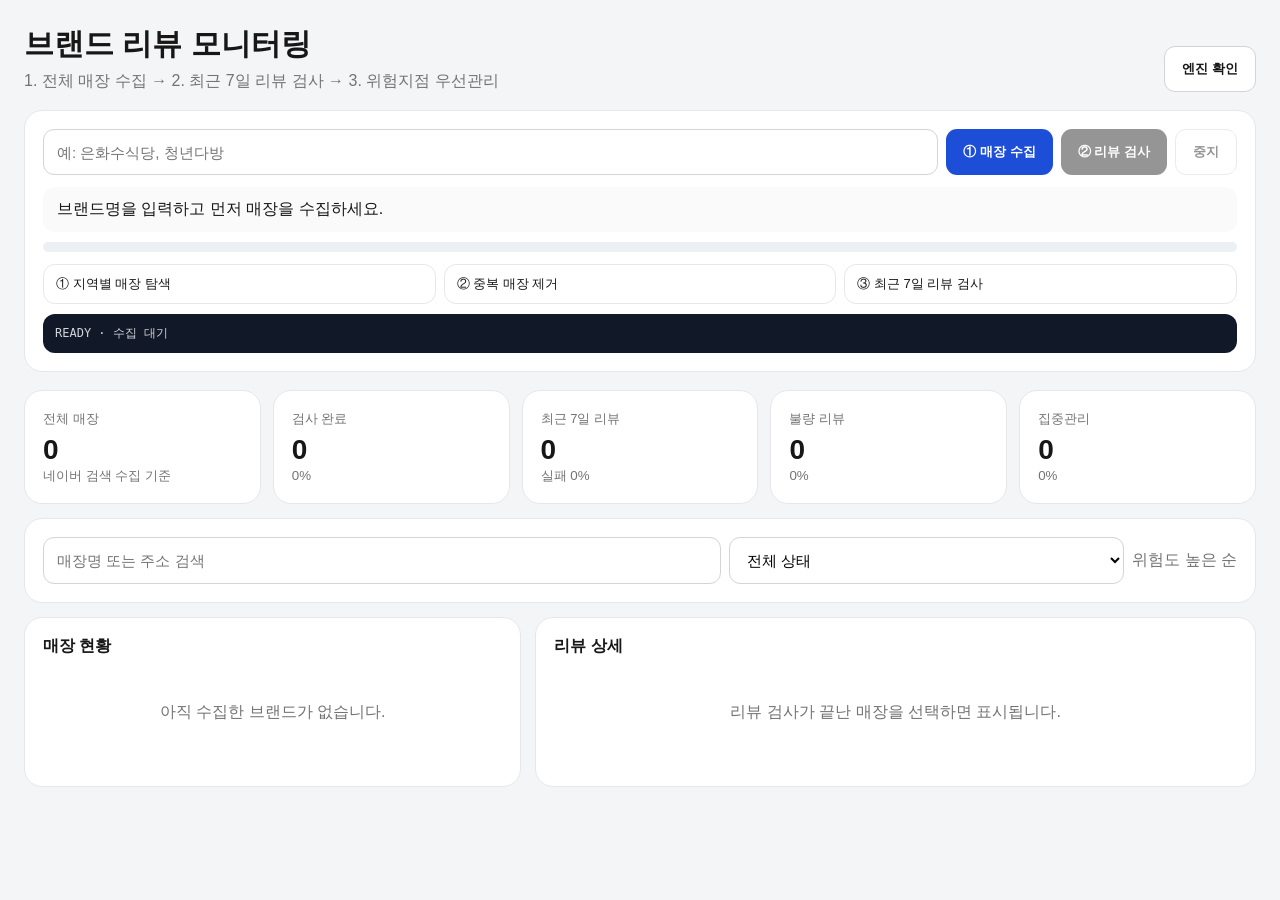
==== railway_site/index.html @ 4c0d7b63 "feat: split store collection and review inspection with visual progress" ====
<!doctype html><html lang="ko"><head><meta charset="utf-8"><meta name="viewport" content="width=device-width,initial-scale=1"><title>브랜드 리뷰 모니터링</title><style>:root{--bg:#f4f5f7;--card:#fff;--line:#e5e7eb;--text:#171717;--muted:#737373;--red:#b91c1c;--green:#166534;--amber:#92400e;--blue:#1d4ed8}*{box-sizing:border-box}body{margin:0;background:var(--bg);font-family:Arial,"Noto Sans KR",sans-serif;color:var(--text)}.wrap{max-width:1400px;margin:auto;padding:24px}.head{display:flex;justify-content:space-between;align-items:flex-end;gap:16px}.head h1{margin:0;font-size:30px}.muted{color:var(--muted)}.searchbox,.card{background:var(--card);border:1px solid var(--line);border-radius:18px;padding:18px}.searchbox{margin:18px 0}.brandrow{display:grid;grid-template-columns:1fr auto auto auto;gap:8px}.brandrow input,.toolbar input,.toolbar select{border:1px solid #d4d4d8;border-radius:11px;padding:13px;font-size:15px;background:#fff}.btn{border:0;border-radius:11px;padding:13px 17px;font-weight:800;cursor:pointer;background:#171717;color:#fff}.btn.blue{background:var(--blue)}.btn.alt{background:#fff;color:#171717;border:1px solid #d4d4d8}.btn:disabled{opacity:.45;cursor:not-allowed}.status{margin-top:12px;padding:12px 14px;background:#fafafa;border-radius:12px}.progress{height:10px;background:#eceff3;border-radius:999px;overflow:hidden;margin-top:10px}.progress i{display:block;height:100%;width:0;background:#171717;transition:width .25s ease}.phasegrid{display:grid;grid-template-columns:repeat(3,1fr);gap:8px;margin-top:12px}.phase{border:1px solid var(--line);border-radius:12px;padding:10px 12px;font-size:13px;background:#fff}.phase.active{border-color:#93c5fd;background:#eff6ff;color:#1d4ed8}.phase.done{border-color:#86efac;background:#f0fdf4;color:#166534}.log{margin-top:10px;max-height:150px;overflow:auto;background:#111827;color:#d1d5db;border-radius:12px;padding:10px 12px;font:12px/1.55 monospace}.log div+div{margin-top:3px}.summary{display:grid;grid-template-columns:repeat(5,1fr);gap:12px;margin-bottom:14px}.metric span{font-size:13px;color:var(--muted)}.metric b{display:block;font-size:28px;margin-top:6px}.metric small{color:var(--muted)}.toolbar{display:grid;grid-template-columns:1.2fr .7fr auto;gap:8px;margin-bottom:14px}.layout{display:grid;grid-template-columns:1fr 1.45fr;gap:14px}.stores{max-height:720px;overflow:auto}.store{padding:13px 0;border-bottom:1px solid #eee;cursor:pointer}.store:hover{background:#fafafa}.top{display:flex;justify-content:space-between;gap:8px}.pill{display:inline-block;padding:4px 8px;border-radius:999px;font-size:11px;font-weight:800}.critical{background:#fee2e2;color:var(--red)}.warning{background:#fef3c7;color:var(--amber)}.good{background:#dcfce7;color:var(--green)}.failed{background:#f3f4f6;color:#52525b}.pending{background:#e0e7ff;color:#3730a3}.review{padding:15px 0;border-bottom:1px solid #eee;line-height:1.7}.bad{background:#fee2e2;color:var(--red);font-weight:800;padding:2px 4px;border-radius:4px}.goodword{background:#dcfce7;color:var(--green);font-weight:800;padding:2px 4px;border-radius:4px}.empty{text-align:center;color:var(--muted);padding:45px 12px}.error{color:var(--red)}@media(max-width:850px){.summary,.layout,.toolbar,.brandrow,.phasegrid{grid-template-columns:1fr}.head{align-items:flex-start;flex-direction:column}.wrap{padding:15px}}</style></head><body><div class="wrap"><div class="head"><div><h1><span id="brandTitle">브랜드</span> 리뷰 모니터링</h1><div class="muted" style="margin-top:6px">1. 전체 매장 수집 → 2. 최근 7일 리뷰 검사 → 3. 위험지점 우선관리</div></div><button class="btn alt" id="healthBtn">엔진 확인</button></div><div class="searchbox"><div class="brandrow"><input id="brand" placeholder="예: 은화수식당, 청년다방"><button class="btn blue" id="collectBtn">① 매장 수집</button><button class="btn" id="inspectBtn" disabled>② 리뷰 검사</button><button class="btn alt" id="stopBtn" disabled>중지</button></div><div id="status" class="status">브랜드명을 입력하고 먼저 매장을 수집하세요.</div><div class="progress"><i id="bar"></i></div><div class="phasegrid"><div class="phase" id="p1">① 지역별 매장 탐색</div><div class="phase" id="p2">② 중복 매장 제거</div><div class="phase" id="p3">③ 최근 7일 리뷰 검사</div></div><div id="log" class="log"><div>READY · 수집 대기</div></div></div><div class="summary"><div class="card metric"><span>전체 매장</span><b id="mStores">0</b><small>네이버 검색 수집 기준</small></div><div class="card metric"><span>검사 완료</span><b id="mOk">0</b><small id="rOk">0%</small></div><div class="card metric"><span>최근 7일 리뷰</span><b id="mReviews">0</b><small id="rFail">실패 0%</small></div><div class="card metric"><span>불량 리뷰</span><b id="mBad">0</b><small id="rBad">0%</small></div><div class="card metric"><span>집중관리</span><b id="mCritical">0</b><small id="rCritical">0%</small></div></div><div class="card toolbar"><input id="storeSearch" placeholder="매장명 또는 주소 검색"><select id="filter"><option value="all">전체 상태</option><option value="pending">미검사</option><option value="critical">집중관리</option><option value="warning">주의</option><option value="good">정상</option><option value="failed">수집실패</option></select><span class="muted" style="align-self:center">위험도 높은 순</span></div><div class="layout"><div class="card"><b>매장 현황</b><div id="stores" class="stores"><div class="empty">아직 수집한 브랜드가 없습니다.</div></div></div><div class="card"><b id="detailTitle">리뷰 상세</b><div id="reviews" class="empty">리뷰 검사가 끝난 매장을 선택하면 표시됩니다.</div></div></div></div><script>let DATA={brand:'',stores:[]},running=false;const $=x=>document.getElementById(x),pct=(a,b)=>b?((a/b)*100).toFixed(1)+'%':'0.0%',esc=s=>String(s??'').replace(/[&<>"']/g,m=>({'&':'&amp;','<':'&lt;','>':'&gt;','"':'&quot;',"'":'&#39;'}[m]));function log(msg){const d=document.createElement('div');d.textContent=new Date().toLocaleTimeString('ko-KR')+' · '+msg;$('log').prepend(d)}function phase(id,state){['active','done'].forEach(c=>$(id).classList.remove(c));if(state)$(id).classList.add(state)}function setBar(v){$('bar').style.width=Math.max(0,Math.min(100,v))+'%'}function level(s){if(!s.checked&&!s.error)return'pending';if(s.error)return'failed';if(!s.reviews?.length)return'good';const max=Math.max(...s.reviews.map(r=>r.score||0));return max>=20?'critical':max>=10?'warning':'good'}function label(l){return{critical:'집중관리',warning:'주의',good:'정상',failed:'검사실패',pending:'미검사'}[l]}function badge(l){return`<span class="pill ${l}">${label(l)}</span>`}function stats(s){return{level:level(s),bad:(s.reviews||[]).filter(r=>(r.bad_hits||[]).length).length}}async function api(url,opt){const r=await fetch(url,opt);const d=await r.json().catch(()=>({}));if(!r.ok||d.ok===false)throw Error(d.error||`HTTP ${r.status}`);return d}function render(){const rows=DATA.stores.map((s,i)=>({s,i,st:stats(s)}));const q=$('storeSearch').value.trim(),f=$('filter').value,rank={critical:5,warning:4,failed:3,pending:2,good:1};const list=rows.filter(x=>(!q||(x.s.name+x.s.address).includes(q))&&(f==='all'||x.st.level===f)).sort((a,b)=>rank[b.st.level]-rank[a.st.level]||b.st.bad-a.st.bad||a.s.name.localeCompare(b.s.name));const total=rows.length,ok=rows.filter(x=>x.s.checked&&!x.s.error).length,fail=rows.filter(x=>x.s.error).length,reviews=rows.reduce((n,x)=>n+(x.s.reviews?.length||0),0),bad=rows.reduce((n,x)=>n+x.st.bad,0),critical=rows.filter(x=>x.st.level==='critical').length;$('brandTitle').textContent=DATA.brand||'브랜드';$('mStores').textContent=total;$('mOk').textContent=ok;$('mReviews').textContent=reviews;$('mBad').textContent=bad;$('mCritical').textContent=critical;$('rOk').textContent='검사완료율 '+pct(ok,total);$('rFail').textContent='검사실패율 '+pct(fail,total);$('rBad').textContent='불량리뷰율 '+pct(bad,reviews);$('rCritical').textContent='집중관리율 '+pct(critical,total);$('stores').innerHTML=list.length?list.map(x=>`<div class="store" data-i="${x.i}"><div class="top"><b>${esc(x.s.name)}</b>${badge(x.st.level)}</div><div class="muted">${esc(x.s.address||'')} · ID ${esc(x.s.place_id||'-')}</div><div class="muted">리뷰 ${x.s.reviews?.length||0} · 불량 ${x.st.bad}${x.s.error?' · '+esc(x.s.error):''}</div></div>`).join(''):'<div class="empty">표시할 매장이 없습니다.</div>';document.querySelectorAll('.store').forEach(e=>e.onclick=()=>show(DATA.stores[+e.dataset.i]))}function show(s){$('detailTitle').textContent=s.name+' · 최근 7일';if(!s.checked){$('reviews').innerHTML='<div class="empty">아직 리뷰 검사를 하지 않은 매장입니다.</div>';return}if(!s.reviews?.length){$('reviews').innerHTML=`<div class="empty">${s.error?`<span class="error">${esc(s.error)}</span><br><br>`:''}최근 7일 리뷰가 없습니다.</div>`;return}$('reviews').innerHTML=s.reviews.map(r=>{let t=esc(r.text);(r.bad_hits||[]).forEach(w=>t=t.replaceAll(esc(w),`<span class="bad">${esc(w)}</span>`));(r.good_hits||[]).forEach(w=>t=t.replaceAll(esc(w),`<span class="goodword">${esc(w)}</span>`));const l=(r.score||0)>=20?'critical':(r.score||0)>=10?'warning':'good';return`<div class="review">${badge(l)}<div style="margin-top:8px">${t}</div><div class="muted">불량 ${(r.bad_hits||[]).join(', ')||'-'} · 좋은 ${(r.good_hits||[]).join(', ')||'-'} · ${esc(r.created_at||'')}</div></div>`}).join('')}async function collect(){const brand=$('brand').value.trim();if(brand.length<2||running)return;running=true;$('collectBtn').disabled=true;$('inspectBtn').disabled=true;$('stopBtn').disabled=false;DATA={brand,stores:[]};render();phase('p1','active');phase('p2',null);phase('p3',null);setBar(0);$('status').textContent=`${brand} · 전국 지역별 매장 수집 시작`;log(`${brand} 수집 시작`);try{const plan=await api('/api/search-plan');const seen=new Map();for(let i=0;i<plan.areas.length&&running;i++){const area=plan.areas[i];$('status').textContent=`${brand} · ${i+1}/${plan.areas.length} ${area} 검색 중 · 현재 ${seen.size}개`;setBar((i/plan.areas.length)*85);try{const d=await api('/api/search-area',{method:'POST',headers:{'Content-Type':'application/json'},body:JSON.stringify({brand,area})});let added=0;(d.stores||[]).forEach(s=>{if(!seen.has(s.place_id)){seen.set(s.place_id,{...s,reviews:[],error:null,checked:false});added++}});if(added)log(`${area} · +${added}개 · 누적 ${seen.size}개`)}catch(e){log(`${area} · 검색 오류 ${e.message}`)}if(i%3===0){DATA.stores=[...seen.values()];render()}}DATA.stores=[...seen.values()];render();phase('p1','done');phase('p2','active');$('status').textContent=`${brand} · 중복 제거 및 목록 정리 중`;setBar(92);await new Promise(r=>setTimeout(r,250));phase('p2','done');setBar(100);$('status').textContent=`${brand} 매장 수집 완료 · ${DATA.stores.length}개 발견`;log(`수집 완료 · 중복 제거 후 ${DATA.stores.length}개`);$('inspectBtn').disabled=DATA.stores.length===0}catch(e){$('status').innerHTML=`<span class="error">수집 실패 · ${esc(e.message)}</span>`;log(`수집 실패 · ${e.message}`)}finally{running=false;$('collectBtn').disabled=false;$('stopBtn').disabled=true}}async function inspect(){if(running||!DATA.stores.length)return;running=true;$('collectBtn').disabled=true;$('inspectBtn').disabled=true;$('stopBtn').disabled=false;phase('p3','active');setBar(0);let ok=0,fail=0;log(`리뷰 검사 시작 · ${DATA.stores.length}개 매장`);for(let i=0;i<DATA.stores.length&&running;i++){const s=DATA.stores[i];$('status').textContent=`${DATA.brand} · ${i+1}/${DATA.stores.length} ${s.name} 리뷰 검사 · 성공 ${ok} · 실패 ${fail}`;setBar(((i+1)/DATA.stores.length)*100);try{const x=await api('/api/check',{method:'POST',headers:{'Content-Type':'application/json'},body:JSON.stringify({name:s.name,address:s.address,place_id:s.place_id,place_type:s.place_type,days:7})});s.reviews=x.reviews||[];s.checked=true;s.error=null;ok++;log(`${s.name} · 완료 · 최근7일 ${s.reviews.length}건`)}catch(e){s.error=e.message;s.checked=false;fail++;log(`${s.name} · 실패 · ${e.message}`)}render()}phase('p3',running?'done':null);$('status').textContent=running?`${DATA.brand} 리뷰 검사 완료 · 성공 ${ok} · 실패 ${fail}`:`${DATA.brand} 검사를 중지했습니다.`;log(`리뷰 검사 종료 · 성공 ${ok} · 실패 ${fail}`);running=false;$('collectBtn').disabled=false;$('inspectBtn').disabled=false;$('stopBtn').disabled=true}$('collectBtn').onclick=collect;$('inspectBtn').onclick=inspect;$('stopBtn').onclick=()=>running=false;$('brand').onkeydown=e=>{if(e.key==='Enter')collect()};$('storeSearch').oninput=render;$('filter').onchange=render;$('healthBtn').onclick=async()=>{try{const d=await api('/api/health');$('status').textContent=`엔진 정상 · ${d.service} v${d.version}`;log(`엔진 확인 · v${d.version}`)}catch(e){$('status').textContent='엔진 오류 · '+e.message}};</script></body></html>
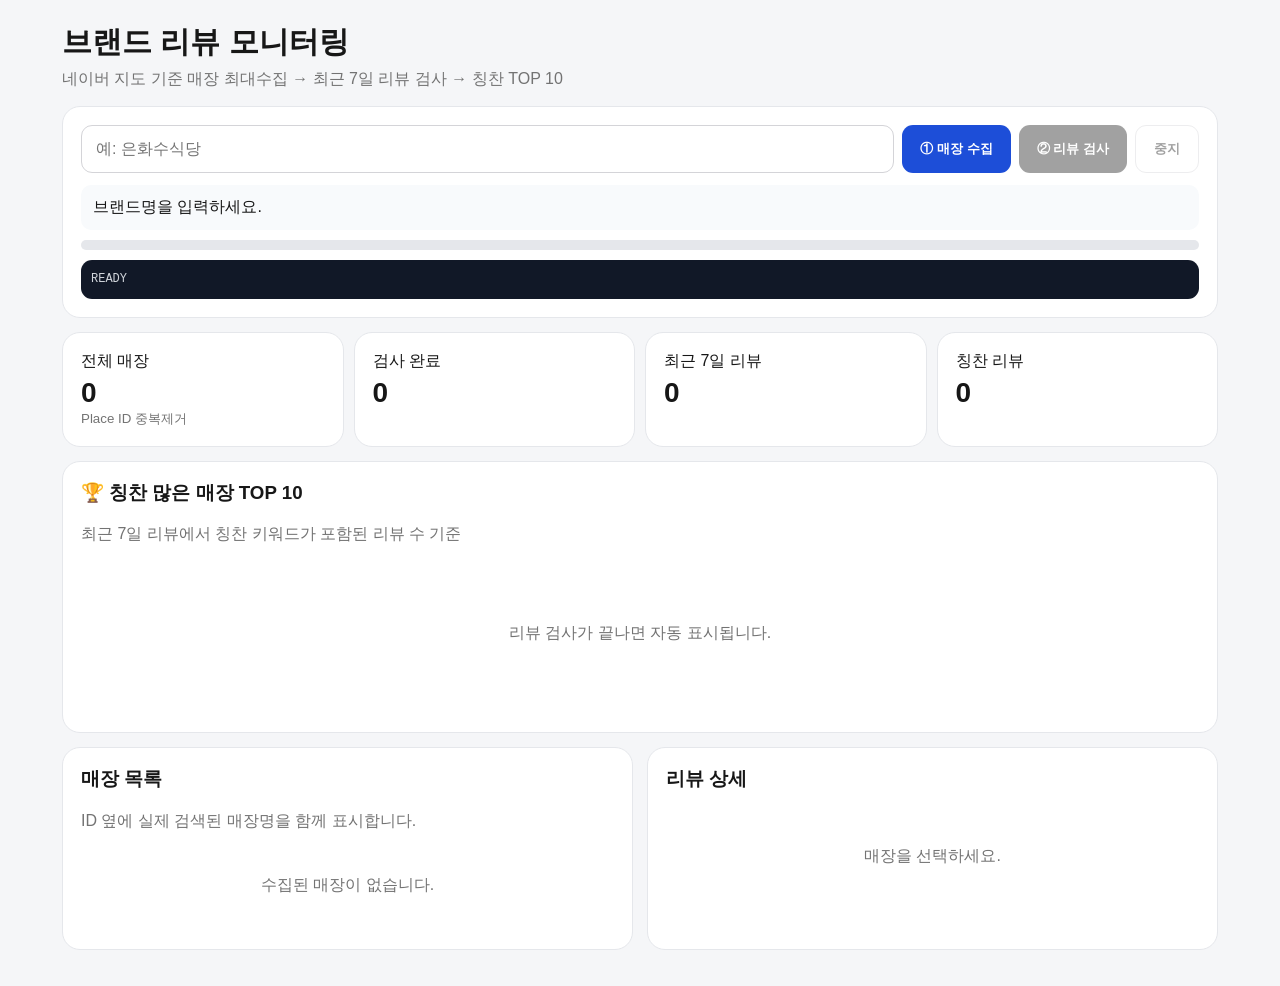
==== commit ce579128: "feat: show store names with IDs and praise top 10 ranking" ====
--- a/railway_site/index.html
+++ b/railway_site/index.html
@@ -1 +1 @@
-<!doctype html><html lang="ko"><head><meta charset="utf-8"><meta name="viewport" content="width=device-width,initial-scale=1"><title>브랜드 리뷰 모니터링</title><style>:root{--bg:#f4f5f7;--card:#fff;--line:#e5e7eb;--text:#171717;--muted:#737373;--red:#b91c1c;--green:#166534;--amber:#92400e;--blue:#1d4ed8}*{box-sizing:border-box}body{margin:0;background:var(--bg);font-family:Arial,"Noto Sans KR",sans-serif;color:var(--text)}.wrap{max-width:1400px;margin:auto;padding:24px}.head{display:flex;justify-content:space-between;align-items:flex-end;gap:16px}.head h1{margin:0;font-size:30px}.muted{color:var(--muted)}.searchbox,.card{background:var(--card);border:1px solid var(--line);border-radius:18px;padding:18px}.searchbox{margin:18px 0}.brandrow{display:grid;grid-template-columns:1fr auto auto auto;gap:8px}.brandrow input,.toolbar input,.toolbar select{border:1px solid #d4d4d8;border-radius:11px;padding:13px;font-size:15px;background:#fff}.btn{border:0;border-radius:11px;padding:13px 17px;font-weight:800;cursor:pointer;background:#171717;color:#fff}.btn.blue{background:var(--blue)}.btn.alt{background:#fff;color:#171717;border:1px solid #d4d4d8}.btn:disabled{opacity:.45;cursor:not-allowed}.status{margin-top:12px;padding:12px 14px;background:#fafafa;border-radius:12px}.progress{height:10px;background:#eceff3;border-radius:999px;overflow:hidden;margin-top:10px}.progress i{display:block;height:100%;width:0;background:#171717;transition:width .25s ease}.phasegrid{display:grid;grid-template-columns:repeat(3,1fr);gap:8px;margin-top:12px}.phase{border:1px solid var(--line);border-radius:12px;padding:10px 12px;font-size:13px;background:#fff}.phase.active{border-color:#93c5fd;background:#eff6ff;color:#1d4ed8}.phase.done{border-color:#86efac;background:#f0fdf4;color:#166534}.log{margin-top:10px;max-height:150px;overflow:auto;background:#111827;color:#d1d5db;border-radius:12px;padding:10px 12px;font:12px/1.55 monospace}.log div+div{margin-top:3px}.summary{display:grid;grid-template-columns:repeat(5,1fr);gap:12px;margin-bottom:14px}.metric span{font-size:13px;color:var(--muted)}.metric b{display:block;font-size:28px;margin-top:6px}.metric small{color:var(--muted)}.toolbar{display:grid;grid-template-columns:1.2fr .7fr auto;gap:8px;margin-bottom:14px}.layout{display:grid;grid-template-columns:1fr 1.45fr;gap:14px}.stores{max-height:720px;overflow:auto}.store{padding:13px 0;border-bottom:1px solid #eee;cursor:pointer}.store:hover{background:#fafafa}.top{display:flex;justify-content:space-between;gap:8px}.pill{display:inline-block;padding:4px 8px;border-radius:999px;font-size:11px;font-weight:800}.critical{background:#fee2e2;color:var(--red)}.warning{background:#fef3c7;color:var(--amber)}.good{background:#dcfce7;color:var(--green)}.failed{background:#f3f4f6;color:#52525b}.pending{background:#e0e7ff;color:#3730a3}.review{padding:15px 0;border-bottom:1px solid #eee;line-height:1.7}.bad{background:#fee2e2;color:var(--red);font-weight:800;padding:2px 4px;border-radius:4px}.goodword{background:#dcfce7;color:var(--green);font-weight:800;padding:2px 4px;border-radius:4px}.empty{text-align:center;color:var(--muted);padding:45px 12px}.error{color:var(--red)}@media(max-width:850px){.summary,.layout,.toolbar,.brandrow,.phasegrid{grid-template-columns:1fr}.head{align-items:flex-start;flex-direction:column}.wrap{padding:15px}}</style></head><body><div class="wrap"><div class="head"><div><h1><span id="brandTitle">브랜드</span> 리뷰 모니터링</h1><div class="muted" style="margin-top:6px">1. 전체 매장 수집 → 2. 최근 7일 리뷰 검사 → 3. 위험지점 우선관리</div></div><button class="btn alt" id="healthBtn">엔진 확인</button></div><div class="searchbox"><div class="brandrow"><input id="brand" placeholder="예: 은화수식당, 청년다방"><button class="btn blue" id="collectBtn">① 매장 수집</button><button class="btn" id="inspectBtn" disabled>② 리뷰 검사</button><button class="btn alt" id="stopBtn" disabled>중지</button></div><div id="status" class="status">브랜드명을 입력하고 먼저 매장을 수집하세요.</div><div class="progress"><i id="bar"></i></div><div class="phasegrid"><div class="phase" id="p1">① 지역별 매장 탐색</div><div class="phase" id="p2">② 중복 매장 제거</div><div class="phase" id="p3">③ 최근 7일 리뷰 검사</div></div><div id="log" class="log"><div>READY · 수집 대기</div></div></div><div class="summary"><div class="card metric"><span>전체 매장</span><b id="mStores">0</b><small>네이버 검색 수집 기준</small></div><div class="card metric"><span>검사 완료</span><b id="mOk">0</b><small id="rOk">0%</small></div><div class="card metric"><span>최근 7일 리뷰</span><b id="mReviews">0</b><small id="rFail">실패 0%</small></div><div class="card metric"><span>불량 리뷰</span><b id="mBad">0</b><small id="rBad">0%</small></div><div class="card metric"><span>집중관리</span><b id="mCritical">0</b><small id="rCritical">0%</small></div></div><div class="card toolbar"><input id="storeSearch" placeholder="매장명 또는 주소 검색"><select id="filter"><option value="all">전체 상태</option><option value="pending">미검사</option><option value="critical">집중관리</option><option value="warning">주의</option><option value="good">정상</option><option value="failed">수집실패</option></select><span class="muted" style="align-self:center">위험도 높은 순</span></div><div class="layout"><div class="card"><b>매장 현황</b><div id="stores" class="stores"><div class="empty">아직 수집한 브랜드가 없습니다.</div></div></div><div class="card"><b id="detailTitle">리뷰 상세</b><div id="reviews" class="empty">리뷰 검사가 끝난 매장을 선택하면 표시됩니다.</div></div></div></div><script>let DATA={brand:'',stores:[]},running=false;const $=x=>document.getElementById(x),pct=(a,b)=>b?((a/b)*100).toFixed(1)+'%':'0.0%',esc=s=>String(s??'').replace(/[&<>"']/g,m=>({'&':'&amp;','<':'&lt;','>':'&gt;','"':'&quot;',"'":'&#39;'}[m]));function log(msg){const d=document.createElement('div');d.textContent=new Date().toLocaleTimeString('ko-KR')+' · '+msg;$('log').prepend(d)}function phase(id,state){['active','done'].forEach(c=>$(id).classList.remove(c));if(state)$(id).classList.add(state)}function setBar(v){$('bar').style.width=Math.max(0,Math.min(100,v))+'%'}function level(s){if(!s.checked&&!s.error)return'pending';if(s.error)return'failed';if(!s.reviews?.length)return'good';const max=Math.max(...s.reviews.map(r=>r.score||0));return max>=20?'critical':max>=10?'warning':'good'}function label(l){return{critical:'집중관리',warning:'주의',good:'정상',failed:'검사실패',pending:'미검사'}[l]}function badge(l){return`<span class="pill ${l}">${label(l)}</span>`}function stats(s){return{level:level(s),bad:(s.reviews||[]).filter(r=>(r.bad_hits||[]).length).length}}async function api(url,opt){const r=await fetch(url,opt);const d=await r.json().catch(()=>({}));if(!r.ok||d.ok===false)throw Error(d.error||`HTTP ${r.status}`);return d}function render(){const rows=DATA.stores.map((s,i)=>({s,i,st:stats(s)}));const q=$('storeSearch').value.trim(),f=$('filter').value,rank={critical:5,warning:4,failed:3,pending:2,good:1};const list=rows.filter(x=>(!q||(x.s.name+x.s.address).includes(q))&&(f==='all'||x.st.level===f)).sort((a,b)=>rank[b.st.level]-rank[a.st.level]||b.st.bad-a.st.bad||a.s.name.localeCompare(b.s.name));const total=rows.length,ok=rows.filter(x=>x.s.checked&&!x.s.error).length,fail=rows.filter(x=>x.s.error).length,reviews=rows.reduce((n,x)=>n+(x.s.reviews?.length||0),0),bad=rows.reduce((n,x)=>n+x.st.bad,0),critical=rows.filter(x=>x.st.level==='critical').length;$('brandTitle').textContent=DATA.brand||'브랜드';$('mStores').textContent=total;$('mOk').textContent=ok;$('mReviews').textContent=reviews;$('mBad').textContent=bad;$('mCritical').textContent=critical;$('rOk').textContent='검사완료율 '+pct(ok,total);$('rFail').textContent='검사실패율 '+pct(fail,total);$('rBad').textContent='불량리뷰율 '+pct(bad,reviews);$('rCritical').textContent='집중관리율 '+pct(critical,total);$('stores').innerHTML=list.length?list.map(x=>`<div class="store" data-i="${x.i}"><div class="top"><b>${esc(x.s.name)}</b>${badge(x.st.level)}</div><div class="muted">${esc(x.s.address||'')} · ID ${esc(x.s.place_id||'-')}</div><div class="muted">리뷰 ${x.s.reviews?.length||0} · 불량 ${x.st.bad}${x.s.error?' · '+esc(x.s.error):''}</div></div>`).join(''):'<div class="empty">표시할 매장이 없습니다.</div>';document.querySelectorAll('.store').forEach(e=>e.onclick=()=>show(DATA.stores[+e.dataset.i]))}function show(s){$('detailTitle').textContent=s.name+' · 최근 7일';if(!s.checked){$('reviews').innerHTML='<div class="empty">아직 리뷰 검사를 하지 않은 매장입니다.</div>';return}if(!s.reviews?.length){$('reviews').innerHTML=`<div class="empty">${s.error?`<span class="error">${esc(s.error)}</span><br><br>`:''}최근 7일 리뷰가 없습니다.</div>`;return}$('reviews').innerHTML=s.reviews.map(r=>{let t=esc(r.text);(r.bad_hits||[]).forEach(w=>t=t.replaceAll(esc(w),`<span class="bad">${esc(w)}</span>`));(r.good_hits||[]).forEach(w=>t=t.replaceAll(esc(w),`<span class="goodword">${esc(w)}</span>`));const l=(r.score||0)>=20?'critical':(r.score||0)>=10?'warning':'good';return`<div class="review">${badge(l)}<div style="margin-top:8px">${t}</div><div class="muted">불량 ${(r.bad_hits||[]).join(', ')||'-'} · 좋은 ${(r.good_hits||[]).join(', ')||'-'} · ${esc(r.created_at||'')}</div></div>`}).join('')}async function collect(){const brand=$('brand').value.trim();if(brand.length<2||running)return;running=true;$('collectBtn').disabled=true;$('inspectBtn').disabled=true;$('stopBtn').disabled=false;DATA={brand,stores:[]};render();phase('p1','active');phase('p2',null);phase('p3',null);setBar(0);$('status').textContent=`${brand} · 전국 지역별 매장 수집 시작`;log(`${brand} 수집 시작`);try{const plan=await api('/api/search-plan');const seen=new Map();for(let i=0;i<plan.areas.length&&running;i++){const area=plan.areas[i];$('status').textContent=`${brand} · ${i+1}/${plan.areas.length} ${area} 검색 중 · 현재 ${seen.size}개`;setBar((i/plan.areas.length)*85);try{const d=await api('/api/search-area',{method:'POST',headers:{'Content-Type':'application/json'},body:JSON.stringify({brand,area})});let added=0;(d.stores||[]).forEach(s=>{if(!seen.has(s.place_id)){seen.set(s.place_id,{...s,reviews:[],error:null,checked:false});added++}});if(added)log(`${area} · +${added}개 · 누적 ${seen.size}개`)}catch(e){log(`${area} · 검색 오류 ${e.message}`)}if(i%3===0){DATA.stores=[...seen.values()];render()}}DATA.stores=[...seen.values()];render();phase('p1','done');phase('p2','active');$('status').textContent=`${brand} · 중복 제거 및 목록 정리 중`;setBar(92);await new Promise(r=>setTimeout(r,250));phase('p2','done');setBar(100);$('status').textContent=`${brand} 매장 수집 완료 · ${DATA.stores.length}개 발견`;log(`수집 완료 · 중복 제거 후 ${DATA.stores.length}개`);$('inspectBtn').disabled=DATA.stores.length===0}catch(e){$('status').innerHTML=`<span class="error">수집 실패 · ${esc(e.message)}</span>`;log(`수집 실패 · ${e.message}`)}finally{running=false;$('collectBtn').disabled=false;$('stopBtn').disabled=true}}async function inspect(){if(running||!DATA.stores.length)return;running=true;$('collectBtn').disabled=true;$('inspectBtn').disabled=true;$('stopBtn').disabled=false;phase('p3','active');setBar(0);let ok=0,fail=0;log(`리뷰 검사 시작 · ${DATA.stores.length}개 매장`);for(let i=0;i<DATA.stores.length&&running;i++){const s=DATA.stores[i];$('status').textContent=`${DATA.brand} · ${i+1}/${DATA.stores.length} ${s.name} 리뷰 검사 · 성공 ${ok} · 실패 ${fail}`;setBar(((i+1)/DATA.stores.length)*100);try{const x=await api('/api/check',{method:'POST',headers:{'Content-Type':'application/json'},body:JSON.stringify({name:s.name,address:s.address,place_id:s.place_id,place_type:s.place_type,days:7})});s.reviews=x.reviews||[];s.checked=true;s.error=null;ok++;log(`${s.name} · 완료 · 최근7일 ${s.reviews.length}건`)}catch(e){s.error=e.message;s.checked=false;fail++;log(`${s.name} · 실패 · ${e.message}`)}render()}phase('p3',running?'done':null);$('status').textContent=running?`${DATA.brand} 리뷰 검사 완료 · 성공 ${ok} · 실패 ${fail}`:`${DATA.brand} 검사를 중지했습니다.`;log(`리뷰 검사 종료 · 성공 ${ok} · 실패 ${fail}`);running=false;$('collectBtn').disabled=false;$('inspectBtn').disabled=false;$('stopBtn').disabled=true}$('collectBtn').onclick=collect;$('inspectBtn').onclick=inspect;$('stopBtn').onclick=()=>running=false;$('brand').onkeydown=e=>{if(e.key==='Enter')collect()};$('storeSearch').oninput=render;$('filter').onchange=render;$('healthBtn').onclick=async()=>{try{const d=await api('/api/health');$('status').textContent=`엔진 정상 · ${d.service} v${d.version}`;log(`엔진 확인 · v${d.version}`)}catch(e){$('status').textContent='엔진 오류 · '+e.message}};</script></body></html>+<!doctype html><html lang="ko"><head><meta charset="utf-8"><meta name="viewport" content="width=device-width,initial-scale=1"><title>브랜드 리뷰 모니터링</title><style>*{box-sizing:border-box}body{margin:0;background:#f5f6f8;font-family:Arial,"Noto Sans KR",sans-serif;color:#171717}.wrap{max-width:1200px;margin:auto;padding:22px}.card{background:#fff;border:1px solid #e5e7eb;border-radius:18px;padding:18px;margin-bottom:14px}h1{margin:0 0 6px;font-size:30px}.muted{color:#737373}.row{display:grid;grid-template-columns:1fr auto auto auto;gap:8px}.row input{padding:14px;border:1px solid #d4d4d8;border-radius:11px;font-size:16px}.btn{padding:14px 18px;border:0;border-radius:11px;background:#171717;color:white;font-weight:800}.blue{background:#1d4ed8}.alt{background:#fff;color:#171717;border:1px solid #d4d4d8}.btn:disabled{opacity:.4}.status{margin-top:12px;padding:12px;background:#f8fafc;border-radius:10px}.bar{height:10px;background:#e5e7eb;border-radius:99px;overflow:hidden;margin-top:10px}.bar i{display:block;width:0;height:100%;background:#171717;transition:.2s}.log{max-height:145px;overflow:auto;margin-top:10px;background:#111827;color:#d1d5db;border-radius:11px;padding:10px;font:12px/1.55 monospace}.metrics{display:grid;grid-template-columns:repeat(4,1fr);gap:10px}.metric b{display:block;font-size:28px;margin-top:5px}.layout{display:grid;grid-template-columns:1fr 1fr;gap:14px}.stores{max-height:700px;overflow:auto}.store,.rank{padding:12px 0;border-bottom:1px solid #eee}.store b{font-size:15px}.idline{font-size:12px;color:#737373;margin-top:4px}.pill{display:inline-block;padding:4px 8px;border-radius:99px;font-size:11px;font-weight:800;background:#e0e7ff;color:#3730a3}.good{background:#dcfce7;color:#166534}.bad{background:#fee2e2;color:#b91c1c}.rank{display:grid;grid-template-columns:34px 1fr auto;align-items:center;gap:8px}.rankno{font-size:20px;font-weight:900}.praise{font-weight:900;color:#166534}.review{padding:12px 0;border-bottom:1px solid #eee;line-height:1.6}.empty{padding:35px;text-align:center;color:#737373}@media(max-width:800px){.row,.metrics,.layout{grid-template-columns:1fr}.wrap{padding:14px}}</style></head><body><div class="wrap"><h1><span id="title">브랜드</span> 리뷰 모니터링</h1><div class="muted">네이버 지도 기준 매장 최대수집 → 최근 7일 리뷰 검사 → 칭찬 TOP 10</div><div class="card" style="margin-top:16px"><div class="row"><input id="brand" placeholder="예: 은화수식당"><button class="btn blue" id="collect">① 매장 수집</button><button class="btn" id="check" disabled>② 리뷰 검사</button><button class="btn alt" id="stop" disabled>중지</button></div><div class="status" id="status">브랜드명을 입력하세요.</div><div class="bar"><i id="bar"></i></div><div class="log" id="log"><div>READY</div></div></div><div class="metrics"><div class="card metric">전체 매장<b id="total">0</b><small class="muted">Place ID 중복제거</small></div><div class="card metric">검사 완료<b id="done">0</b></div><div class="card metric">최근 7일 리뷰<b id="reviewsN">0</b></div><div class="card metric">칭찬 리뷰<b id="goodN">0</b></div></div><div class="card"><h3 style="margin-top:0">🏆 칭찬 많은 매장 TOP 10</h3><div class="muted" style="margin-bottom:8px">최근 7일 리뷰에서 칭찬 키워드가 포함된 리뷰 수 기준</div><div id="top10" class="empty">리뷰 검사가 끝나면 자동 표시됩니다.</div></div><div class="layout"><div class="card"><h3 style="margin-top:0">매장 목록</h3><div class="muted" style="margin-bottom:8px">ID 옆에 실제 검색된 매장명을 함께 표시합니다.</div><div id="stores" class="stores"><div class="empty">수집 전</div></div></div><div class="card"><h3 id="detail" style="margin-top:0">리뷰 상세</h3><div id="reviewList" class="empty">매장을 선택하세요.</div></div></div></div><script>let D={brand:'',stores:[]},run=false;const $=x=>document.getElementById(x),esc=s=>String(s??'').replace(/[&<>"']/g,m=>({'&':'&amp;','<':'&lt;','>':'&gt;','"':'&quot;',"'":'&#39;'}[m]));function lg(x){let d=document.createElement('div');d.textContent=new Date().toLocaleTimeString('ko-KR')+' · '+x;$('log').prepend(d)}function prog(x){$('bar').style.width=x+'%'}async function api(u,o){let r=await fetch(u,o),d=await r.json().catch(()=>({}));if(!r.ok||d.ok===false)throw Error(d.error||r.status);return d}function goodCount(s){return(s.reviews||[]).filter(r=>(r.good_hits||[]).length>0).length}function render(){let total=D.stores.length,done=D.stores.filter(s=>s.checked).length,rn=D.stores.reduce((n,s)=>n+(s.reviews||[]).length,0),gn=D.stores.reduce((n,s)=>n+goodCount(s),0);$('title').textContent=D.brand||'브랜드';$('total').textContent=total;$('done').textContent=done;$('reviewsN').textContent=rn;$('goodN').textContent=gn;$('stores').innerHTML=total?D.stores.map((s,i)=>`<div class="store" data-i="${i}"><b>${esc(s.name||D.brand)}</b><div class="idline">ID ${esc(s.place_id)} · ${esc(s.name||D.brand)}</div><div class="idline">${esc(s.address||'주소 정보 없음')} · 리뷰 ${(s.reviews||[]).length} · 칭찬 ${goodCount(s)}</div></div>`).join(''):'<div class="empty">수집된 매장이 없습니다.</div>';document.querySelectorAll('.store').forEach(e=>e.onclick=()=>show(D.stores[+e.dataset.i]));let rank=D.stores.filter(s=>s.checked).map(s=>({s,g:goodCount(s),r:(s.reviews||[]).length})).sort((a,b)=>b.g-a.g||b.r-a.r).slice(0,10);$('top10').innerHTML=rank.length?rank.map((x,i)=>`<div class="rank"><div class="rankno">${i+1}</div><div><b>${esc(x.s.name)}</b><div class="idline">ID ${esc(x.s.place_id)} · ${esc(x.s.address||'')}</div></div><div class="praise">칭찬 ${x.g}</div></div>`).join(''):'<div class="empty">리뷰 검사가 끝나면 자동 표시됩니다.</div>'}function show(s){$('detail').textContent=s.name+' · 최근 7일';$('reviewList').innerHTML=(s.reviews||[]).length?(s.reviews||[]).map(r=>`<div class="review"><span class="pill ${(r.good_hits||[]).length?'good':(r.bad_hits||[]).length?'bad':''}">${(r.good_hits||[]).length?'칭찬':(r.bad_hits||[]).length?'불만':'일반'}</span> ${esc(r.text)}<div class="idline">칭찬 ${(r.good_hits||[]).join(', ')||'-'} · 불만 ${(r.bad_hits||[]).join(', ')||'-'} · ${esc(r.created_at||'')}</div></div>`).join(''):'<div class="empty">최근 7일 리뷰가 없습니다.</div>'}async function collect(){let brand=$('brand').value.trim();if(brand.length<2||run)return;run=true;$('collect').disabled=true;$('check').disabled=true;$('stop').disabled=false;D={brand,stores:[]};render();let seen=new Map();try{let p=await api('/api/search-plan');lg(`전국 ${p.count}개 지역 탐색 시작`);for(let i=0;i<p.areas.length&&run;i++){let area=p.areas[i];$('status').textContent=`${i+1}/${p.count} ${area} 검색 · 현재 ${seen.size}개`;prog(Math.round((i/p.count)*100));try{let x=await api('/api/search-area',{method:'POST',headers:{'Content-Type':'application/json'},body:JSON.stringify({brand,area})});let add=0;(x.stores||[]).forEach(s=>{if(s.place_id&&!seen.has(s.place_id)){seen.set(s.place_id,{...s,checked:false,reviews:[]});add++}});if(add)lg(`${area} +${add} · 누적 ${seen.size}`)}catch(e){lg(`${area} 오류 ${e.message}`)}if(i%4===0){D.stores=[...seen.values()];render()}}D.stores=[...seen.values()].sort((a,b)=>(a.name||'').localeCompare(b.name||''));render();prog(100);$('status').textContent=`수집 완료 · 중복 제거 후 ${D.stores.length}개`;lg(`최종 ${D.stores.length}개 Place ID 확보`);$('check').disabled=!D.stores.length}catch(e){$('status').textContent='수집 실패 · '+e.message}finally{run=false;$('collect').disabled=false;$('stop').disabled=true}}async function check(){if(run||!D.stores.length)return;run=true;$('collect').disabled=true;$('check').disabled=true;$('stop').disabled=false;let ok=0;for(let i=0;i<D.stores.length&&run;i++){let s=D.stores[i];$('status').textContent=`${i+1}/${D.stores.length} ${s.name} 리뷰 검사 · 완료 ${ok}`;prog(Math.round(((i+1)/D.stores.length)*100));try{let x=await api('/api/check',{method:'POST',headers:{'Content-Type':'application/json'},body:JSON.stringify({name:s.name,address:s.address,place_id:s.place_id,place_type:s.place_type,days:7})});s.reviews=x.reviews||[];s.checked=true;s.error=null;ok++;lg(`${s.name} 리뷰 ${s.reviews.length} · 칭찬 ${goodCount(s)}`)}catch(e){s.error=e.message;lg(`${s.name} 실패`)}render()}$('status').textContent=`리뷰 검사 종료 · ${ok}/${D.stores.length} 완료`;run=false;$('collect').disabled=false;$('check').disabled=false;$('stop').disabled=true} $('collect').onclick=collect;$('check').onclick=check;$('stop').onclick=()=>{run=false;$('status').textContent='중지 요청됨'};$('brand').addEventListener('keydown',e=>{if(e.key==='Enter')collect()});render();</script></body></html>
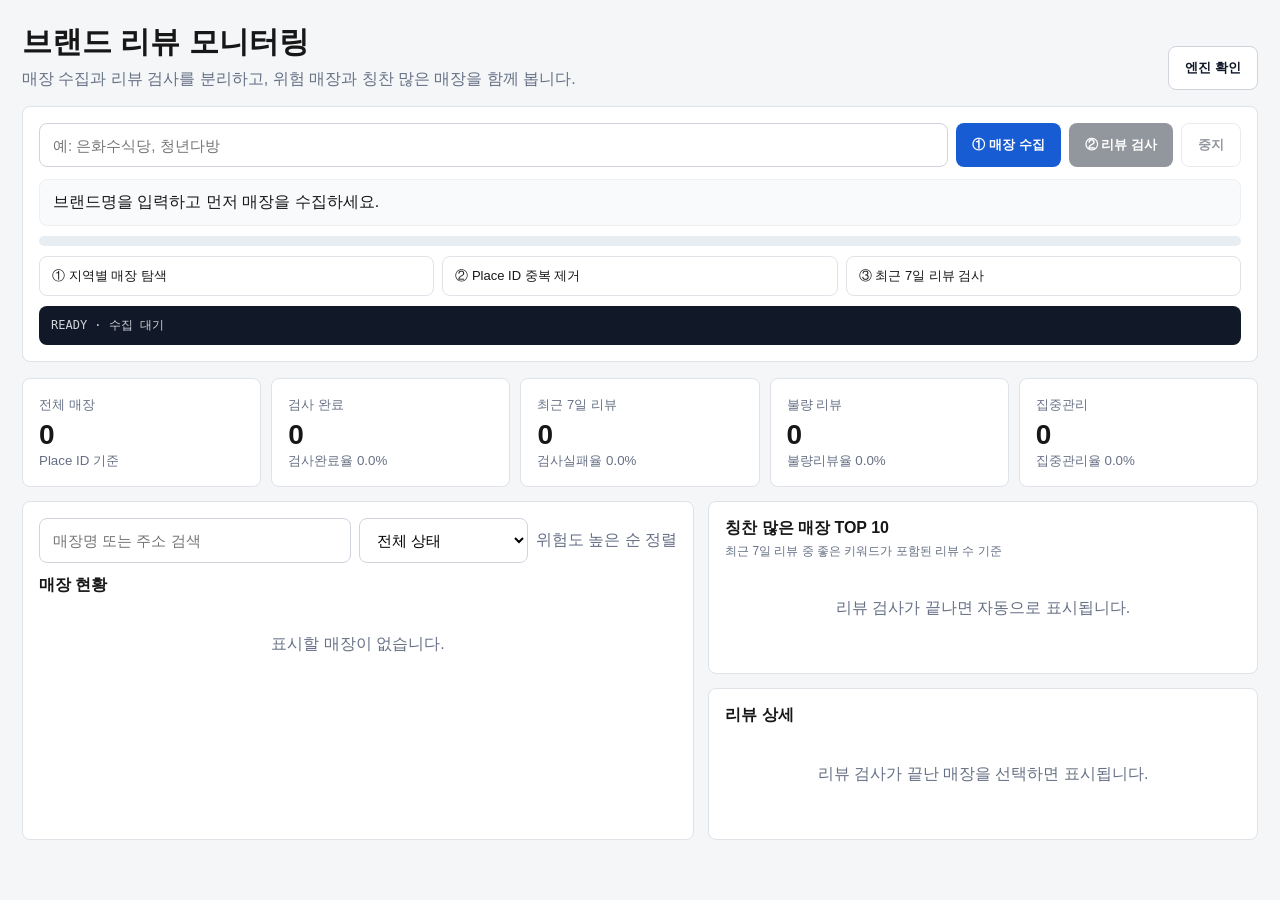
==== commit 864834ba: "feat: restore Railway dashboard layout and praise ranking" ====
--- a/railway_site/index.html
+++ b/railway_site/index.html
@@ -1 +1,141 @@
-<!doctype html><html lang="ko"><head><meta charset="utf-8"><meta name="viewport" content="width=device-width,initial-scale=1"><title>브랜드 리뷰 모니터링</title><style>*{box-sizing:border-box}body{margin:0;background:#f5f6f8;font-family:Arial,"Noto Sans KR",sans-serif;color:#171717}.wrap{max-width:1200px;margin:auto;padding:22px}.card{background:#fff;border:1px solid #e5e7eb;border-radius:18px;padding:18px;margin-bottom:14px}h1{margin:0 0 6px;font-size:30px}.muted{color:#737373}.row{display:grid;grid-template-columns:1fr auto auto auto;gap:8px}.row input{padding:14px;border:1px solid #d4d4d8;border-radius:11px;font-size:16px}.btn{padding:14px 18px;border:0;border-radius:11px;background:#171717;color:white;font-weight:800}.blue{background:#1d4ed8}.alt{background:#fff;color:#171717;border:1px solid #d4d4d8}.btn:disabled{opacity:.4}.status{margin-top:12px;padding:12px;background:#f8fafc;border-radius:10px}.bar{height:10px;background:#e5e7eb;border-radius:99px;overflow:hidden;margin-top:10px}.bar i{display:block;width:0;height:100%;background:#171717;transition:.2s}.log{max-height:145px;overflow:auto;margin-top:10px;background:#111827;color:#d1d5db;border-radius:11px;padding:10px;font:12px/1.55 monospace}.metrics{display:grid;grid-template-columns:repeat(4,1fr);gap:10px}.metric b{display:block;font-size:28px;margin-top:5px}.layout{display:grid;grid-template-columns:1fr 1fr;gap:14px}.stores{max-height:700px;overflow:auto}.store,.rank{padding:12px 0;border-bottom:1px solid #eee}.store b{font-size:15px}.idline{font-size:12px;color:#737373;margin-top:4px}.pill{display:inline-block;padding:4px 8px;border-radius:99px;font-size:11px;font-weight:800;background:#e0e7ff;color:#3730a3}.good{background:#dcfce7;color:#166534}.bad{background:#fee2e2;color:#b91c1c}.rank{display:grid;grid-template-columns:34px 1fr auto;align-items:center;gap:8px}.rankno{font-size:20px;font-weight:900}.praise{font-weight:900;color:#166534}.review{padding:12px 0;border-bottom:1px solid #eee;line-height:1.6}.empty{padding:35px;text-align:center;color:#737373}@media(max-width:800px){.row,.metrics,.layout{grid-template-columns:1fr}.wrap{padding:14px}}</style></head><body><div class="wrap"><h1><span id="title">브랜드</span> 리뷰 모니터링</h1><div class="muted">네이버 지도 기준 매장 최대수집 → 최근 7일 리뷰 검사 → 칭찬 TOP 10</div><div class="card" style="margin-top:16px"><div class="row"><input id="brand" placeholder="예: 은화수식당"><button class="btn blue" id="collect">① 매장 수집</button><button class="btn" id="check" disabled>② 리뷰 검사</button><button class="btn alt" id="stop" disabled>중지</button></div><div class="status" id="status">브랜드명을 입력하세요.</div><div class="bar"><i id="bar"></i></div><div class="log" id="log"><div>READY</div></div></div><div class="metrics"><div class="card metric">전체 매장<b id="total">0</b><small class="muted">Place ID 중복제거</small></div><div class="card metric">검사 완료<b id="done">0</b></div><div class="card metric">최근 7일 리뷰<b id="reviewsN">0</b></div><div class="card metric">칭찬 리뷰<b id="goodN">0</b></div></div><div class="card"><h3 style="margin-top:0">🏆 칭찬 많은 매장 TOP 10</h3><div class="muted" style="margin-bottom:8px">최근 7일 리뷰에서 칭찬 키워드가 포함된 리뷰 수 기준</div><div id="top10" class="empty">리뷰 검사가 끝나면 자동 표시됩니다.</div></div><div class="layout"><div class="card"><h3 style="margin-top:0">매장 목록</h3><div class="muted" style="margin-bottom:8px">ID 옆에 실제 검색된 매장명을 함께 표시합니다.</div><div id="stores" class="stores"><div class="empty">수집 전</div></div></div><div class="card"><h3 id="detail" style="margin-top:0">리뷰 상세</h3><div id="reviewList" class="empty">매장을 선택하세요.</div></div></div></div><script>let D={brand:'',stores:[]},run=false;const $=x=>document.getElementById(x),esc=s=>String(s??'').replace(/[&<>"']/g,m=>({'&':'&amp;','<':'&lt;','>':'&gt;','"':'&quot;',"'":'&#39;'}[m]));function lg(x){let d=document.createElement('div');d.textContent=new Date().toLocaleTimeString('ko-KR')+' · '+x;$('log').prepend(d)}function prog(x){$('bar').style.width=x+'%'}async function api(u,o){let r=await fetch(u,o),d=await r.json().catch(()=>({}));if(!r.ok||d.ok===false)throw Error(d.error||r.status);return d}function goodCount(s){return(s.reviews||[]).filter(r=>(r.good_hits||[]).length>0).length}function render(){let total=D.stores.length,done=D.stores.filter(s=>s.checked).length,rn=D.stores.reduce((n,s)=>n+(s.reviews||[]).length,0),gn=D.stores.reduce((n,s)=>n+goodCount(s),0);$('title').textContent=D.brand||'브랜드';$('total').textContent=total;$('done').textContent=done;$('reviewsN').textContent=rn;$('goodN').textContent=gn;$('stores').innerHTML=total?D.stores.map((s,i)=>`<div class="store" data-i="${i}"><b>${esc(s.name||D.brand)}</b><div class="idline">ID ${esc(s.place_id)} · ${esc(s.name||D.brand)}</div><div class="idline">${esc(s.address||'주소 정보 없음')} · 리뷰 ${(s.reviews||[]).length} · 칭찬 ${goodCount(s)}</div></div>`).join(''):'<div class="empty">수집된 매장이 없습니다.</div>';document.querySelectorAll('.store').forEach(e=>e.onclick=()=>show(D.stores[+e.dataset.i]));let rank=D.stores.filter(s=>s.checked).map(s=>({s,g:goodCount(s),r:(s.reviews||[]).length})).sort((a,b)=>b.g-a.g||b.r-a.r).slice(0,10);$('top10').innerHTML=rank.length?rank.map((x,i)=>`<div class="rank"><div class="rankno">${i+1}</div><div><b>${esc(x.s.name)}</b><div class="idline">ID ${esc(x.s.place_id)} · ${esc(x.s.address||'')}</div></div><div class="praise">칭찬 ${x.g}</div></div>`).join(''):'<div class="empty">리뷰 검사가 끝나면 자동 표시됩니다.</div>'}function show(s){$('detail').textContent=s.name+' · 최근 7일';$('reviewList').innerHTML=(s.reviews||[]).length?(s.reviews||[]).map(r=>`<div class="review"><span class="pill ${(r.good_hits||[]).length?'good':(r.bad_hits||[]).length?'bad':''}">${(r.good_hits||[]).length?'칭찬':(r.bad_hits||[]).length?'불만':'일반'}</span> ${esc(r.text)}<div class="idline">칭찬 ${(r.good_hits||[]).join(', ')||'-'} · 불만 ${(r.bad_hits||[]).join(', ')||'-'} · ${esc(r.created_at||'')}</div></div>`).join(''):'<div class="empty">최근 7일 리뷰가 없습니다.</div>'}async function collect(){let brand=$('brand').value.trim();if(brand.length<2||run)return;run=true;$('collect').disabled=true;$('check').disabled=true;$('stop').disabled=false;D={brand,stores:[]};render();let seen=new Map();try{let p=await api('/api/search-plan');lg(`전국 ${p.count}개 지역 탐색 시작`);for(let i=0;i<p.areas.length&&run;i++){let area=p.areas[i];$('status').textContent=`${i+1}/${p.count} ${area} 검색 · 현재 ${seen.size}개`;prog(Math.round((i/p.count)*100));try{let x=await api('/api/search-area',{method:'POST',headers:{'Content-Type':'application/json'},body:JSON.stringify({brand,area})});let add=0;(x.stores||[]).forEach(s=>{if(s.place_id&&!seen.has(s.place_id)){seen.set(s.place_id,{...s,checked:false,reviews:[]});add++}});if(add)lg(`${area} +${add} · 누적 ${seen.size}`)}catch(e){lg(`${area} 오류 ${e.message}`)}if(i%4===0){D.stores=[...seen.values()];render()}}D.stores=[...seen.values()].sort((a,b)=>(a.name||'').localeCompare(b.name||''));render();prog(100);$('status').textContent=`수집 완료 · 중복 제거 후 ${D.stores.length}개`;lg(`최종 ${D.stores.length}개 Place ID 확보`);$('check').disabled=!D.stores.length}catch(e){$('status').textContent='수집 실패 · '+e.message}finally{run=false;$('collect').disabled=false;$('stop').disabled=true}}async function check(){if(run||!D.stores.length)return;run=true;$('collect').disabled=true;$('check').disabled=true;$('stop').disabled=false;let ok=0;for(let i=0;i<D.stores.length&&run;i++){let s=D.stores[i];$('status').textContent=`${i+1}/${D.stores.length} ${s.name} 리뷰 검사 · 완료 ${ok}`;prog(Math.round(((i+1)/D.stores.length)*100));try{let x=await api('/api/check',{method:'POST',headers:{'Content-Type':'application/json'},body:JSON.stringify({name:s.name,address:s.address,place_id:s.place_id,place_type:s.place_type,days:7})});s.reviews=x.reviews||[];s.checked=true;s.error=null;ok++;lg(`${s.name} 리뷰 ${s.reviews.length} · 칭찬 ${goodCount(s)}`)}catch(e){s.error=e.message;lg(`${s.name} 실패`)}render()}$('status').textContent=`리뷰 검사 종료 · ${ok}/${D.stores.length} 완료`;run=false;$('collect').disabled=false;$('check').disabled=false;$('stop').disabled=true} $('collect').onclick=collect;$('check').onclick=check;$('stop').onclick=()=>{run=false;$('status').textContent='중지 요청됨'};$('brand').addEventListener('keydown',e=>{if(e.key==='Enter')collect()});render();</script></body></html>+<!doctype html>
+<html lang="ko">
+<head>
+  <meta charset="utf-8">
+  <meta name="viewport" content="width=device-width,initial-scale=1">
+  <title>브랜드 리뷰 모니터링</title>
+  <style>
+    :root{--bg:#f4f6f8;--card:#fff;--line:#dfe3e8;--text:#171717;--muted:#667085;--red:#b42318;--green:#067647;--amber:#b54708;--blue:#175cd3;--ink:#101828}*{box-sizing:border-box}body{margin:0;background:var(--bg);font-family:Arial,"Noto Sans KR",sans-serif;color:var(--text)}.wrap{max-width:1440px;margin:auto;padding:22px}.head{display:flex;justify-content:space-between;align-items:flex-end;gap:16px}.head h1{margin:0;font-size:30px;letter-spacing:0}.muted{color:var(--muted)}.card,.panel{background:var(--card);border:1px solid var(--line);border-radius:8px;padding:16px}.panel{margin:16px 0}.brandrow{display:grid;grid-template-columns:minmax(220px,1fr) auto auto auto;gap:8px}.brandrow input,.toolbar input,.toolbar select{border:1px solid #cfd4dc;border-radius:8px;padding:12px 13px;font-size:15px;background:#fff;min-width:0}.btn{border:0;border-radius:8px;padding:12px 16px;font-weight:800;cursor:pointer;background:var(--ink);color:#fff;white-space:nowrap}.btn.blue{background:var(--blue)}.btn.alt{background:#fff;color:var(--ink);border:1px solid #cfd4dc}.btn:disabled{opacity:.45;cursor:not-allowed}.status{margin-top:12px;padding:12px 13px;background:#f8fafc;border:1px solid #edf0f3;border-radius:8px}.progress{height:10px;background:#e8edf2;border-radius:99px;overflow:hidden;margin-top:10px}.progress i{display:block;height:100%;width:0;background:var(--ink);transition:width .2s ease}.phasegrid{display:grid;grid-template-columns:repeat(3,1fr);gap:8px;margin-top:10px}.phase{border:1px solid var(--line);border-radius:8px;padding:10px 12px;font-size:13px;background:#fff}.phase.active{border-color:#84adff;background:#eff4ff;color:var(--blue)}.phase.done{border-color:#75e0a7;background:#ecfdf3;color:var(--green)}.log{margin-top:10px;max-height:142px;overflow:auto;background:#111827;color:#d1d5db;border-radius:8px;padding:10px 12px;font:12px/1.55 Consolas,monospace}.log div+div{margin-top:3px}.summary{display:grid;grid-template-columns:repeat(5,1fr);gap:10px;margin-bottom:14px}.metric span{font-size:13px;color:var(--muted)}.metric b{display:block;font-size:28px;margin-top:5px}.metric small{color:var(--muted)}.toolbar{display:grid;grid-template-columns:1.2fr .65fr auto;gap:8px;margin-bottom:12px}.content{display:grid;grid-template-columns:minmax(430px,1.1fr) minmax(420px,.9fr);gap:14px}.stack{display:grid;gap:14px}.stores{max-height:680px;overflow:auto}.store,.rank,.review{border-bottom:1px solid #eef0f3;padding:13px 0}.store{cursor:pointer}.store:hover{background:#f9fafb}.top{display:flex;justify-content:space-between;gap:8px;align-items:center}.idline{font-size:12px;color:var(--muted);margin-top:4px}.pill{display:inline-block;padding:4px 8px;border-radius:999px;font-size:11px;font-weight:800}.critical{background:#fee4e2;color:var(--red)}.warning{background:#fef0c7;color:var(--amber)}.good{background:#dcfae6;color:var(--green)}.failed{background:#f2f4f7;color:#475467}.pending{background:#e0e7ff;color:#3730a3}.bad{background:#fee4e2;color:var(--red);font-weight:800;padding:2px 4px;border-radius:4px}.goodword{background:#dcfae6;color:var(--green);font-weight:800;padding:2px 4px;border-radius:4px}.rank{display:grid;grid-template-columns:34px 1fr auto;align-items:center;gap:10px}.rankno{font-size:20px;font-weight:900}.praise{font-weight:900;color:var(--green)}.empty{text-align:center;color:var(--muted);padding:38px 12px}.error{color:var(--red)}@media(max-width:960px){.summary,.content,.toolbar,.brandrow,.phasegrid{grid-template-columns:1fr}.head{align-items:flex-start;flex-direction:column}.wrap{padding:14px}.btn{width:100%}}
+  </style>
+</head>
+<body>
+  <div class="wrap">
+    <div class="head">
+      <div>
+        <h1><span id="brandTitle">브랜드</span> 리뷰 모니터링</h1>
+        <div class="muted" style="margin-top:6px">매장 수집과 리뷰 검사를 분리하고, 위험 매장과 칭찬 많은 매장을 함께 봅니다.</div>
+      </div>
+      <button class="btn alt" id="healthBtn">엔진 확인</button>
+    </div>
+
+    <div class="panel">
+      <div class="brandrow">
+        <input id="brand" placeholder="예: 은화수식당, 청년다방">
+        <button class="btn blue" id="collectBtn">① 매장 수집</button>
+        <button class="btn" id="inspectBtn" disabled>② 리뷰 검사</button>
+        <button class="btn alt" id="stopBtn" disabled>중지</button>
+      </div>
+      <div id="status" class="status">브랜드명을 입력하고 먼저 매장을 수집하세요.</div>
+      <div class="progress"><i id="bar"></i></div>
+      <div class="phasegrid">
+        <div class="phase" id="p1">① 지역별 매장 탐색</div>
+        <div class="phase" id="p2">② Place ID 중복 제거</div>
+        <div class="phase" id="p3">③ 최근 7일 리뷰 검사</div>
+      </div>
+      <div id="log" class="log"><div>READY · 수집 대기</div></div>
+    </div>
+
+    <div class="summary">
+      <div class="card metric"><span>전체 매장</span><b id="mStores">0</b><small>Place ID 기준</small></div>
+      <div class="card metric"><span>검사 완료</span><b id="mOk">0</b><small id="rOk">검사완료율 0.0%</small></div>
+      <div class="card metric"><span>최근 7일 리뷰</span><b id="mReviews">0</b><small id="rFail">검사실패율 0.0%</small></div>
+      <div class="card metric"><span>불량 리뷰</span><b id="mBad">0</b><small id="rBad">불량리뷰율 0.0%</small></div>
+      <div class="card metric"><span>집중관리</span><b id="mCritical">0</b><small id="rCritical">집중관리율 0.0%</small></div>
+    </div>
+
+    <div class="content">
+      <div class="card">
+        <div class="toolbar">
+          <input id="storeSearch" placeholder="매장명 또는 주소 검색">
+          <select id="filter">
+            <option value="all">전체 상태</option>
+            <option value="pending">미검사</option>
+            <option value="critical">집중관리</option>
+            <option value="warning">주의</option>
+            <option value="good">정상</option>
+            <option value="failed">검사실패</option>
+          </select>
+          <span class="muted" style="align-self:center">위험도 높은 순 정렬</span>
+        </div>
+        <b>매장 현황</b>
+        <div id="stores" class="stores"><div class="empty">아직 수집한 브랜드가 없습니다.</div></div>
+      </div>
+
+      <div class="stack">
+        <div class="card">
+          <b>칭찬 많은 매장 TOP 10</b>
+          <div class="idline">최근 7일 리뷰 중 좋은 키워드가 포함된 리뷰 수 기준</div>
+          <div id="top10"><div class="empty">리뷰 검사가 끝나면 자동으로 표시됩니다.</div></div>
+        </div>
+        <div class="card">
+          <b id="detailTitle">리뷰 상세</b>
+          <div id="reviews" class="empty">리뷰 검사가 끝난 매장을 선택하면 표시됩니다.</div>
+        </div>
+      </div>
+    </div>
+  </div>
+
+  <script>
+    let DATA={brand:'',stores:[]},running=false;
+    const $=x=>document.getElementById(x),pct=(a,b)=>b?((a/b)*100).toFixed(1)+'%':'0.0%';
+    const esc=s=>String(s??'').replace(/[&<>"']/g,m=>({'&':'&amp;','<':'&lt;','>':'&gt;','"':'&quot;',"'":'&#39;'}[m]));
+    const sleep=ms=>new Promise(r=>setTimeout(r,ms));
+    function log(msg){const d=document.createElement('div');d.textContent=new Date().toLocaleTimeString('ko-KR')+' · '+msg;$('log').prepend(d)}
+    function phase(id,state){['active','done'].forEach(c=>$(id).classList.remove(c));if(state)$(id).classList.add(state)}
+    function setBar(v){$('bar').style.width=Math.max(0,Math.min(100,v))+'%'}
+    function level(s){if(!s.checked&&!s.error)return'pending';if(s.error)return'failed';if(!s.reviews?.length)return'good';const max=Math.max(...s.reviews.map(r=>r.score||0));return max>=20?'critical':max>=10?'warning':'good'}
+    function label(l){return{critical:'집중관리',warning:'주의',good:'정상',failed:'검사실패',pending:'미검사'}[l]}
+    function badge(l){return`<span class="pill ${l}">${label(l)}</span>`}
+    function goodCount(s){return(s.reviews||[]).filter(r=>(r.good_hits||[]).length>0).length}
+    function stats(s){return{level:level(s),bad:(s.reviews||[]).filter(r=>(r.bad_hits||[]).length).length,good:goodCount(s)}}
+    async function api(url,opt){const r=await fetch(url,opt);const d=await r.json().catch(()=>({}));if(!r.ok||d.ok===false)throw Error(d.error||`HTTP ${r.status}`);return d}
+    function chunks(arr,size){const out=[];for(let i=0;i<arr.length;i+=size)out.push(arr.slice(i,i+size));return out}
+    function render(){
+      const rows=DATA.stores.map((s,i)=>({s,i,st:stats(s)}));
+      const q=$('storeSearch').value.trim(),f=$('filter').value,rank={critical:5,warning:4,failed:3,pending:2,good:1};
+      const list=rows.filter(x=>(!q||(x.s.name+x.s.address).includes(q))&&(f==='all'||x.st.level===f)).sort((a,b)=>rank[b.st.level]-rank[a.st.level]||b.st.bad-a.st.bad||(a.s.name||'').localeCompare(b.s.name||''));
+      const total=rows.length,ok=rows.filter(x=>x.s.checked&&!x.s.error).length,fail=rows.filter(x=>x.s.error).length,reviews=rows.reduce((n,x)=>n+(x.s.reviews?.length||0),0),bad=rows.reduce((n,x)=>n+x.st.bad,0),critical=rows.filter(x=>x.st.level==='critical').length;
+      $('brandTitle').textContent=DATA.brand||'브랜드';$('mStores').textContent=total;$('mOk').textContent=ok;$('mReviews').textContent=reviews;$('mBad').textContent=bad;$('mCritical').textContent=critical;
+      $('rOk').textContent='검사완료율 '+pct(ok,total);$('rFail').textContent='검사실패율 '+pct(fail,total);$('rBad').textContent='불량리뷰율 '+pct(bad,reviews);$('rCritical').textContent='집중관리율 '+pct(critical,total);
+      $('stores').innerHTML=list.length?list.map(x=>`<div class="store" data-i="${x.i}"><div class="top"><b>${esc(x.s.name||DATA.brand)}</b>${badge(x.st.level)}</div><div class="idline">ID ${esc(x.s.place_id||'-')} · ${esc(x.s.address||'주소 정보 없음')}</div><div class="idline">리뷰 ${x.s.reviews?.length||0} · 불량 ${x.st.bad} · 칭찬 ${x.st.good}${x.s.error?' · '+esc(x.s.error):''}</div></div>`).join(''):'<div class="empty">표시할 매장이 없습니다.</div>';
+      document.querySelectorAll('.store').forEach(e=>e.onclick=()=>show(DATA.stores[+e.dataset.i]));
+      const ranking=rows.filter(x=>x.s.checked).map(x=>({...x,g:x.st.good,r:x.s.reviews?.length||0})).sort((a,b)=>b.g-a.g||b.r-a.r||(a.s.name||'').localeCompare(b.s.name||'')).slice(0,10);
+      $('top10').innerHTML=ranking.length?ranking.map((x,i)=>`<div class="rank"><div class="rankno">${i+1}</div><div><b>${esc(x.s.name||DATA.brand)}</b><div class="idline">ID ${esc(x.s.place_id||'-')} · ${esc(x.s.address||'')}</div></div><div class="praise">칭찬 ${x.g}</div></div>`).join(''):'<div class="empty">리뷰 검사가 끝나면 자동으로 표시됩니다.</div>';
+    }
+    function show(s){
+      $('detailTitle').textContent=(s.name||DATA.brand)+' · 최근 7일';
+      if(!s.checked){$('reviews').innerHTML='<div class="empty">아직 리뷰 검사를 하지 않은 매장입니다.</div>';return}
+      if(!s.reviews?.length){$('reviews').innerHTML=`<div class="empty">${s.error?`<span class="error">${esc(s.error)}</span><br><br>`:''}최근 7일 리뷰가 없습니다.</div>`;return}
+      $('reviews').innerHTML=s.reviews.map(r=>{let t=esc(r.text);(r.bad_hits||[]).forEach(w=>t=t.replaceAll(esc(w),`<span class="bad">${esc(w)}</span>`));(r.good_hits||[]).forEach(w=>t=t.replaceAll(esc(w),`<span class="goodword">${esc(w)}</span>`));const l=(r.score||0)>=20?'critical':(r.score||0)>=10?'warning':'good';return`<div class="review">${badge(l)}<div style="margin-top:8px;line-height:1.7">${t}</div><div class="idline">불량 ${(r.bad_hits||[]).join(', ')||'-'} · 좋은 ${(r.good_hits||[]).join(', ')||'-'} · ${esc(r.created_at||'')}</div></div>`}).join('')
+    }
+    async function collect(){
+      const brand=$('brand').value.trim();if(brand.length<2||running)return;
+      running=true;$('collectBtn').disabled=true;$('inspectBtn').disabled=true;$('stopBtn').disabled=false;DATA={brand,stores:[]};render();phase('p1','active');phase('p2',null);phase('p3',null);setBar(0);$('status').textContent=`${brand} · 전국 지역별 매장 수집 시작`;log(`${brand} 수집 시작`);
+      try{
+        const plan=await api('/api/search-plan');const batchSize=plan.batch_size||5,areaBatches=chunks(plan.areas,batchSize),seen=new Map();
+        for(let i=0;i<areaBatches.length&&running;i++){
+          const areas=areaBatches[i];$('status').textContent=`${brand} · ${i+1}/${areaBatches.length} 묶음 검색 중 · 현재 ${seen.size}개`;setBar((i/areaBatches.length)*86);
+          try{
+            const d=await api('/api/search-batch',{method:'POST',headers:{'Content-Type':'application/json'},body:JSON.stringify({brand,areas,concurrency:batchSize})});
+            (d.results||[]).forEach(result=>{let added=0;(result.stores||[]).forEach(s=>{if(s.place_id&&!seen.has(s.place_id)){seen.set(s.place_id,{...s,reviews:[],error:null,checked:false});added++}});log(`${result.area} · ${result.ok?`+${added}개`:`오류 ${result.error}`} · 누적 ${seen.size}개`)});
+          }catch(e){log(`${areas.join(', ')} · 묶음 검색 오류 ${e.message}`)}
+          DATA.stores=[...seen.values()].sort((a,b)=>(a.name||'').localeCompare(b.name||'')||(a.address||'').localeCompare(b.address||''));render();await sleep(120);
+        }
+        phase('p1','done');phase('p2','active');$('status').textContent=`${brand} · Place ID 기준 중복 제거 및 목록 정리 중`;setBar(94);await sleep(180);phase('p2','done');setBar(100);$('status').textContent=`${brand} 매장 수집 완료 · ${DATA.stores.length}개 발견`;log(`수집 완료 · 중복 제거 후 ${DATA.stores.length}개`);$('inspectBtn').disabled=DATA.stores.length===0;
+      }catch(e){$('status').innerHTML=`<span class="error">수집 실패 · ${esc(e.message)}</span>`;log(`수집 실패 · ${e.message}`)}
+      finally{running=false;$('collectBtn').disabled=false;$('stopBtn').disabled=true}
+    }
+    async function inspect(){
+      if(running||!DATA.stores.length)return;running=true;$('collectBtn').disabled=true;$('inspectBtn').disabled=true;$('stopBtn').disabled=false;phase('p3','active');setBar(0);let ok=0,fail=0;log(`리뷰 검사 시작 · ${DATA.stores.length}개 매장`);
+      for(let i=0;i<DATA.stores.length&&running;i++){
+        const s=DATA.stores[i];$('status').textContent=`${DATA.brand} · ${i+1}/${DATA.stores.length} ${s.name||DATA.brand} 리뷰 검사 · 성공 ${ok} · 실패 ${fail}`;setBar(((i+1)/DATA.stores.length)*100);
+        try{const x=await api('/api/check',{method:'POST',headers:{'Content-Type':'application/json'},body:JSON.stringify({name:s.name,address:s.address,place_id:s.place_id,place_type:s.place_type,days:7})});s.reviews=x.reviews||[];s.checked=true;s.error=null;ok++;log(`${s.name||DATA.brand} · 완료 · 최근7일 ${s.reviews.length}건 · 칭찬 ${goodCount(s)}건`)}
+        catch(e){s.error=e.message;s.checked=false;fail++;log(`${s.name||DATA.brand} · 실패 · ${e.message}`)}
+        render();
+      }
+      if(running)phase('p3','done');$('status').textContent=running?`${DATA.brand} 리뷰 검사 완료 · 성공 ${ok} · 실패 ${fail}`:`${DATA.brand} 검사를 중지했습니다.`;log(`리뷰 검사 종료 · 성공 ${ok} · 실패 ${fail}`);running=false;$('collectBtn').disabled=false;$('inspectBtn').disabled=false;$('stopBtn').disabled=true;
+    }
+    $('collectBtn').onclick=collect;$('inspectBtn').onclick=inspect;$('stopBtn').onclick=()=>running=false;$('brand').onkeydown=e=>{if(e.key==='Enter')collect()};$('storeSearch').oninput=render;$('filter').onchange=render;$('healthBtn').onclick=async()=>{try{const d=await api('/api/health');$('status').textContent=`엔진 정상 · ${d.service} v${d.version} · 동시 검색 ${d.max_search_concurrency}`;log(`엔진 확인 · v${d.version}`)}catch(e){$('status').textContent='엔진 오류 · '+e.message}};render();
+  </script>
+</body>
+</html>
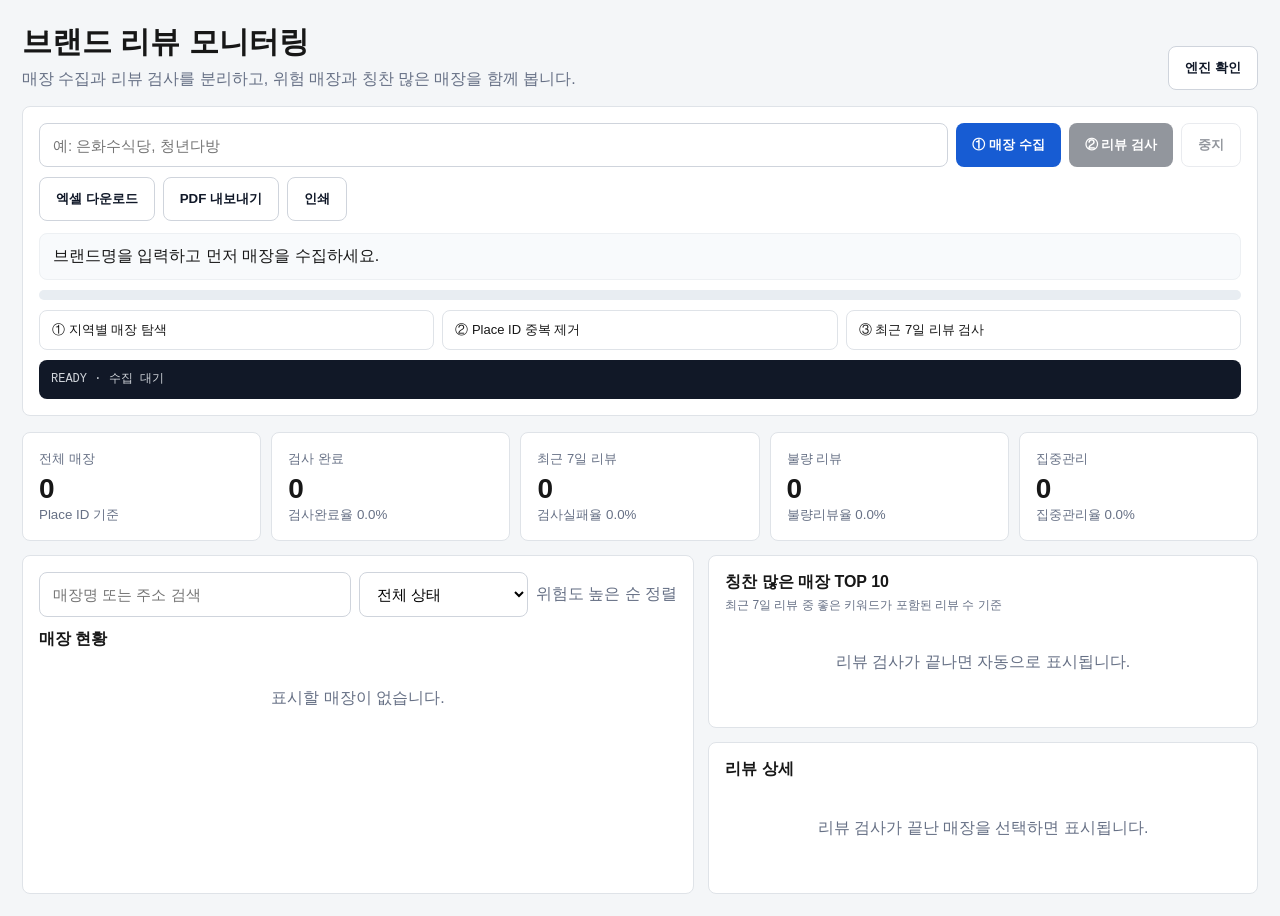
==== commit da986607: "feat: add Excel PDF and print exports" ====
--- a/railway_site/index.html
+++ b/railway_site/index.html
@@ -5,7 +5,7 @@
   <meta name="viewport" content="width=device-width,initial-scale=1">
   <title>브랜드 리뷰 모니터링</title>
   <style>
-    :root{--bg:#f4f6f8;--card:#fff;--line:#dfe3e8;--text:#171717;--muted:#667085;--red:#b42318;--green:#067647;--amber:#b54708;--blue:#175cd3;--ink:#101828}*{box-sizing:border-box}body{margin:0;background:var(--bg);font-family:Arial,"Noto Sans KR",sans-serif;color:var(--text)}.wrap{max-width:1440px;margin:auto;padding:22px}.head{display:flex;justify-content:space-between;align-items:flex-end;gap:16px}.head h1{margin:0;font-size:30px;letter-spacing:0}.muted{color:var(--muted)}.card,.panel{background:var(--card);border:1px solid var(--line);border-radius:8px;padding:16px}.panel{margin:16px 0}.brandrow{display:grid;grid-template-columns:minmax(220px,1fr) auto auto auto;gap:8px}.brandrow input,.toolbar input,.toolbar select{border:1px solid #cfd4dc;border-radius:8px;padding:12px 13px;font-size:15px;background:#fff;min-width:0}.btn{border:0;border-radius:8px;padding:12px 16px;font-weight:800;cursor:pointer;background:var(--ink);color:#fff;white-space:nowrap}.btn.blue{background:var(--blue)}.btn.alt{background:#fff;color:var(--ink);border:1px solid #cfd4dc}.btn:disabled{opacity:.45;cursor:not-allowed}.status{margin-top:12px;padding:12px 13px;background:#f8fafc;border:1px solid #edf0f3;border-radius:8px}.progress{height:10px;background:#e8edf2;border-radius:99px;overflow:hidden;margin-top:10px}.progress i{display:block;height:100%;width:0;background:var(--ink);transition:width .2s ease}.phasegrid{display:grid;grid-template-columns:repeat(3,1fr);gap:8px;margin-top:10px}.phase{border:1px solid var(--line);border-radius:8px;padding:10px 12px;font-size:13px;background:#fff}.phase.active{border-color:#84adff;background:#eff4ff;color:var(--blue)}.phase.done{border-color:#75e0a7;background:#ecfdf3;color:var(--green)}.log{margin-top:10px;max-height:142px;overflow:auto;background:#111827;color:#d1d5db;border-radius:8px;padding:10px 12px;font:12px/1.55 Consolas,monospace}.log div+div{margin-top:3px}.summary{display:grid;grid-template-columns:repeat(5,1fr);gap:10px;margin-bottom:14px}.metric span{font-size:13px;color:var(--muted)}.metric b{display:block;font-size:28px;margin-top:5px}.metric small{color:var(--muted)}.toolbar{display:grid;grid-template-columns:1.2fr .65fr auto;gap:8px;margin-bottom:12px}.content{display:grid;grid-template-columns:minmax(430px,1.1fr) minmax(420px,.9fr);gap:14px}.stack{display:grid;gap:14px}.stores{max-height:680px;overflow:auto}.store,.rank,.review{border-bottom:1px solid #eef0f3;padding:13px 0}.store{cursor:pointer}.store:hover{background:#f9fafb}.top{display:flex;justify-content:space-between;gap:8px;align-items:center}.idline{font-size:12px;color:var(--muted);margin-top:4px}.pill{display:inline-block;padding:4px 8px;border-radius:999px;font-size:11px;font-weight:800}.critical{background:#fee4e2;color:var(--red)}.warning{background:#fef0c7;color:var(--amber)}.good{background:#dcfae6;color:var(--green)}.failed{background:#f2f4f7;color:#475467}.pending{background:#e0e7ff;color:#3730a3}.bad{background:#fee4e2;color:var(--red);font-weight:800;padding:2px 4px;border-radius:4px}.goodword{background:#dcfae6;color:var(--green);font-weight:800;padding:2px 4px;border-radius:4px}.rank{display:grid;grid-template-columns:34px 1fr auto;align-items:center;gap:10px}.rankno{font-size:20px;font-weight:900}.praise{font-weight:900;color:var(--green)}.empty{text-align:center;color:var(--muted);padding:38px 12px}.error{color:var(--red)}@media(max-width:960px){.summary,.content,.toolbar,.brandrow,.phasegrid{grid-template-columns:1fr}.head{align-items:flex-start;flex-direction:column}.wrap{padding:14px}.btn{width:100%}}
+    :root{--bg:#f4f6f8;--card:#fff;--line:#dfe3e8;--text:#171717;--muted:#667085;--red:#b42318;--green:#067647;--amber:#b54708;--blue:#175cd3;--ink:#101828}*{box-sizing:border-box}body{margin:0;background:var(--bg);font-family:Arial,"Noto Sans KR",sans-serif;color:var(--text)}.wrap{max-width:1440px;margin:auto;padding:22px}.head{display:flex;justify-content:space-between;align-items:flex-end;gap:16px}.head h1{margin:0;font-size:30px;letter-spacing:0}.muted{color:var(--muted)}.card,.panel{background:var(--card);border:1px solid var(--line);border-radius:8px;padding:16px}.panel{margin:16px 0}.brandrow{display:grid;grid-template-columns:minmax(220px,1fr) auto auto auto;gap:8px}.exportrow{display:flex;gap:8px;flex-wrap:wrap;margin-top:10px}.store-title{font-weight:800}.store-title .branch{color:var(--red);margin-left:4px}.store-title .brand{color:var(--text)}.brandrow input,.toolbar input,.toolbar select{border:1px solid #cfd4dc;border-radius:8px;padding:12px 13px;font-size:15px;background:#fff;min-width:0}.btn{border:0;border-radius:8px;padding:12px 16px;font-weight:800;cursor:pointer;background:var(--ink);color:#fff;white-space:nowrap}.btn.blue{background:var(--blue)}.btn.alt{background:#fff;color:var(--ink);border:1px solid #cfd4dc}.btn:disabled{opacity:.45;cursor:not-allowed}.status{margin-top:12px;padding:12px 13px;background:#f8fafc;border:1px solid #edf0f3;border-radius:8px}.progress{height:10px;background:#e8edf2;border-radius:99px;overflow:hidden;margin-top:10px}.progress i{display:block;height:100%;width:0;background:var(--ink);transition:width .2s ease}.phasegrid{display:grid;grid-template-columns:repeat(3,1fr);gap:8px;margin-top:10px}.phase{border:1px solid var(--line);border-radius:8px;padding:10px 12px;font-size:13px;background:#fff}.phase.active{border-color:#84adff;background:#eff4ff;color:var(--blue)}.phase.done{border-color:#75e0a7;background:#ecfdf3;color:var(--green)}.log{margin-top:10px;max-height:142px;overflow:auto;background:#111827;color:#d1d5db;border-radius:8px;padding:10px 12px;font:12px/1.55 Consolas,monospace}.log div+div{margin-top:3px}.summary{display:grid;grid-template-columns:repeat(5,1fr);gap:10px;margin-bottom:14px}.metric span{font-size:13px;color:var(--muted)}.metric b{display:block;font-size:28px;margin-top:5px}.metric small{color:var(--muted)}.toolbar{display:grid;grid-template-columns:1.2fr .65fr auto;gap:8px;margin-bottom:12px}.content{display:grid;grid-template-columns:minmax(430px,1.1fr) minmax(420px,.9fr);gap:14px}.stack{display:grid;gap:14px}.stores{max-height:680px;overflow:auto}.store,.rank,.review{border-bottom:1px solid #eef0f3;padding:13px 0}.store{cursor:pointer}.store:hover{background:#f9fafb}.top{display:flex;justify-content:space-between;gap:8px;align-items:center}.idline{font-size:12px;color:var(--muted);margin-top:4px}.pill{display:inline-block;padding:4px 8px;border-radius:999px;font-size:11px;font-weight:800}.critical{background:#fee4e2;color:var(--red)}.warning{background:#fef0c7;color:var(--amber)}.good{background:#dcfae6;color:var(--green)}.failed{background:#f2f4f7;color:#475467}.pending{background:#e0e7ff;color:#3730a3}.bad{background:#fee4e2;color:var(--red);font-weight:800;padding:2px 4px;border-radius:4px}.goodword{background:#dcfae6;color:var(--green);font-weight:800;padding:2px 4px;border-radius:4px}.rank{display:grid;grid-template-columns:34px 1fr auto;align-items:center;gap:10px}.rankno{font-size:20px;font-weight:900}.praise{font-weight:900;color:var(--green)}.empty{text-align:center;color:var(--muted);padding:38px 12px}.error{color:var(--red)}@media(max-width:960px){.summary,.content,.toolbar,.brandrow,.phasegrid{grid-template-columns:1fr}.head{align-items:flex-start;flex-direction:column}.wrap{padding:14px}.btn{width:100%}}@media print{body{background:#fff}.panel .brandrow,.panel .exportrow,.progress,.phasegrid,.log,.toolbar,#healthBtn,.btn{display:none!important}.wrap{max-width:none;padding:10px}.card,.panel{border-color:#ccc;break-inside:avoid}.content{grid-template-columns:1fr}.stores{max-height:none;overflow:visible}.store,.rank,.review{break-inside:avoid}}
   </style>
 </head>
 <body>
@@ -24,6 +24,11 @@
         <button class="btn blue" id="collectBtn">① 매장 수집</button>
         <button class="btn" id="inspectBtn" disabled>② 리뷰 검사</button>
         <button class="btn alt" id="stopBtn" disabled>중지</button>
+      </div>
+      <div class="exportrow">
+        <button class="btn alt" id="excelBtn">엑셀 다운로드</button>
+        <button class="btn alt" id="pdfBtn">PDF 내보내기</button>
+        <button class="btn alt" id="printBtn">인쇄</button>
       </div>
       <div id="status" class="status">브랜드명을 입력하고 먼저 매장을 수집하세요.</div>
       <div class="progress"><i id="bar"></i></div>
@@ -90,17 +95,23 @@
     function stats(s){return{level:level(s),bad:(s.reviews||[]).filter(r=>(r.bad_hits||[]).length).length,good:goodCount(s)}}
     async function api(url,opt){const r=await fetch(url,opt);const d=await r.json().catch(()=>({}));if(!r.ok||d.ok===false)throw Error(d.error||`HTTP ${r.status}`);return d}
     function chunks(arr,size){const out=[];for(let i=0;i<arr.length;i+=size)out.push(arr.slice(i,i+size));return out}
+    function branchName(s){const name=String(s?.name||'').trim(),brand=String(DATA.brand||'').trim();if(!name||!brand)return'';if(name===brand)return'';if(name.startsWith(brand))return name.slice(brand.length).replace(/^[-·\s]+/,'').trim();return name}
+    function storeTitle(s){const brand=esc(DATA.brand||s.name||'브랜드'),branch=branchName(s);return `<span class="store-title"><span class="brand">${brand}</span>${branch?` <span class="branch">${esc(branch)}</span>`:''}</span>`}
+    function exportRows(){return DATA.stores.map((s,i)=>{const st=stats(s);return {'번호':i+1,'브랜드':DATA.brand,'네이버 지점명':branchName(s),'매장명':s.name||DATA.brand,'Place ID':s.place_id||'','주소':s.address||'','상태':label(st.level),'최근 7일 리뷰':s.reviews?.length||0,'불량 리뷰':st.bad,'칭찬 리뷰':st.good,'검사 오류':s.error||''}})}
+    function downloadBlob(blob,filename){const a=document.createElement('a');a.href=URL.createObjectURL(blob);a.download=filename;document.body.appendChild(a);a.click();setTimeout(()=>{URL.revokeObjectURL(a.href);a.remove()},1000)}
+    function exportExcel(){const rows=exportRows();if(!rows.length){$('status').textContent='내보낼 매장 데이터가 없습니다.';return}const headers=Object.keys(rows[0]);const cells=v=>String(v??'').replace(/[&<>]/g,m=>({'&':'&amp;','<':'&lt;','>':'&gt;'}[m]));const table='<table><thead><tr>'+headers.map(h=>`<th>${cells(h)}</th>`).join('')+'</tr></thead><tbody>'+rows.map(r=>'<tr>'+headers.map(h=>`<td>${cells(r[h])}</td>`).join('')+'</tr>').join('')+'</tbody></table>';const html=`<!doctype html><html><head><meta charset="utf-8"></head><body><h2>${cells(DATA.brand||'브랜드')} 리뷰 모니터링</h2>${table}</body></html>`;downloadBlob(new Blob(['\ufeff',html],{type:'application/vnd.ms-excel;charset=utf-8'}),`${DATA.brand||'brand'}-매장현황.xls`);$('status').textContent='엑셀 파일을 다운로드했습니다.'}
+    function printReport(kind){if(!DATA.stores.length){$('status').textContent='출력할 매장 데이터가 없습니다.';return}$('status').textContent=kind==='pdf'?'인쇄 창에서 PDF로 저장을 선택하세요.':'인쇄 창을 열었습니다.';setTimeout(()=>window.print(),50)}
     function render(){
       const rows=DATA.stores.map((s,i)=>({s,i,st:stats(s)}));
       const q=$('storeSearch').value.trim(),f=$('filter').value,rank={critical:5,warning:4,failed:3,pending:2,good:1};
-      const list=rows.filter(x=>(!q||(x.s.name+x.s.address).includes(q))&&(f==='all'||x.st.level===f)).sort((a,b)=>rank[b.st.level]-rank[a.st.level]||b.st.bad-a.st.bad||(a.s.name||'').localeCompare(b.s.name||''));
+      const list=rows.filter(x=>(!q||((x.s.name||'')+(x.s.address||'')+branchName(x.s)).includes(q))&&(f==='all'||x.st.level===f)).sort((a,b)=>rank[b.st.level]-rank[a.st.level]||b.st.bad-a.st.bad||(a.s.name||'').localeCompare(b.s.name||''));
       const total=rows.length,ok=rows.filter(x=>x.s.checked&&!x.s.error).length,fail=rows.filter(x=>x.s.error).length,reviews=rows.reduce((n,x)=>n+(x.s.reviews?.length||0),0),bad=rows.reduce((n,x)=>n+x.st.bad,0),critical=rows.filter(x=>x.st.level==='critical').length;
       $('brandTitle').textContent=DATA.brand||'브랜드';$('mStores').textContent=total;$('mOk').textContent=ok;$('mReviews').textContent=reviews;$('mBad').textContent=bad;$('mCritical').textContent=critical;
       $('rOk').textContent='검사완료율 '+pct(ok,total);$('rFail').textContent='검사실패율 '+pct(fail,total);$('rBad').textContent='불량리뷰율 '+pct(bad,reviews);$('rCritical').textContent='집중관리율 '+pct(critical,total);
-      $('stores').innerHTML=list.length?list.map(x=>`<div class="store" data-i="${x.i}"><div class="top"><b>${esc(x.s.name||DATA.brand)}</b>${badge(x.st.level)}</div><div class="idline">ID ${esc(x.s.place_id||'-')} · ${esc(x.s.address||'주소 정보 없음')}</div><div class="idline">리뷰 ${x.s.reviews?.length||0} · 불량 ${x.st.bad} · 칭찬 ${x.st.good}${x.s.error?' · '+esc(x.s.error):''}</div></div>`).join(''):'<div class="empty">표시할 매장이 없습니다.</div>';
+      $('stores').innerHTML=list.length?list.map(x=>`<div class="store" data-i="${x.i}"><div class="top"><b>${storeTitle(x.s)}</b>${badge(x.st.level)}</div><div class="idline">ID ${esc(x.s.place_id||'-')} · ${esc(x.s.address||'주소 정보 없음')}</div><div class="idline">리뷰 ${x.s.reviews?.length||0} · 불량 ${x.st.bad} · 칭찬 ${x.st.good}${x.s.error?' · '+esc(x.s.error):''}</div></div>`).join(''):'<div class="empty">표시할 매장이 없습니다.</div>';
       document.querySelectorAll('.store').forEach(e=>e.onclick=()=>show(DATA.stores[+e.dataset.i]));
       const ranking=rows.filter(x=>x.s.checked).map(x=>({...x,g:x.st.good,r:x.s.reviews?.length||0})).sort((a,b)=>b.g-a.g||b.r-a.r||(a.s.name||'').localeCompare(b.s.name||'')).slice(0,10);
-      $('top10').innerHTML=ranking.length?ranking.map((x,i)=>`<div class="rank"><div class="rankno">${i+1}</div><div><b>${esc(x.s.name||DATA.brand)}</b><div class="idline">ID ${esc(x.s.place_id||'-')} · ${esc(x.s.address||'')}</div></div><div class="praise">칭찬 ${x.g}</div></div>`).join(''):'<div class="empty">리뷰 검사가 끝나면 자동으로 표시됩니다.</div>';
+      $('top10').innerHTML=ranking.length?ranking.map((x,i)=>`<div class="rank"><div class="rankno">${i+1}</div><div><b>${storeTitle(x.s)}</b><div class="idline">ID ${esc(x.s.place_id||'-')} · ${esc(x.s.address||'')}</div></div><div class="praise">칭찬 ${x.g}</div></div>`).join(''):'<div class="empty">리뷰 검사가 끝나면 자동으로 표시됩니다.</div>';
     }
     function show(s){
       $('detailTitle').textContent=(s.name||DATA.brand)+' · 최근 7일';
@@ -135,7 +146,7 @@
       }
       if(running)phase('p3','done');$('status').textContent=running?`${DATA.brand} 리뷰 검사 완료 · 성공 ${ok} · 실패 ${fail}`:`${DATA.brand} 검사를 중지했습니다.`;log(`리뷰 검사 종료 · 성공 ${ok} · 실패 ${fail}`);running=false;$('collectBtn').disabled=false;$('inspectBtn').disabled=false;$('stopBtn').disabled=true;
     }
-    $('collectBtn').onclick=collect;$('inspectBtn').onclick=inspect;$('stopBtn').onclick=()=>running=false;$('brand').onkeydown=e=>{if(e.key==='Enter')collect()};$('storeSearch').oninput=render;$('filter').onchange=render;$('healthBtn').onclick=async()=>{try{const d=await api('/api/health');$('status').textContent=`엔진 정상 · ${d.service} v${d.version} · 동시 검색 ${d.max_search_concurrency}`;log(`엔진 확인 · v${d.version}`)}catch(e){$('status').textContent='엔진 오류 · '+e.message}};render();
+    $('collectBtn').onclick=collect;$('inspectBtn').onclick=inspect;$('stopBtn').onclick=()=>running=false;$('excelBtn').onclick=exportExcel;$('pdfBtn').onclick=()=>printReport('pdf');$('printBtn').onclick=()=>printReport('print');$('brand').onkeydown=e=>{if(e.key==='Enter')collect()};$('storeSearch').oninput=render;$('filter').onchange=render;$('healthBtn').onclick=async()=>{try{const d=await api('/api/health');$('status').textContent=`엔진 정상 · ${d.service} v${d.version} · 동시 검색 ${d.max_search_concurrency}`;log(`엔진 확인 · v${d.version}`)}catch(e){$('status').textContent='엔진 오류 · '+e.message}};render();
   </script>
 </body>
 </html>
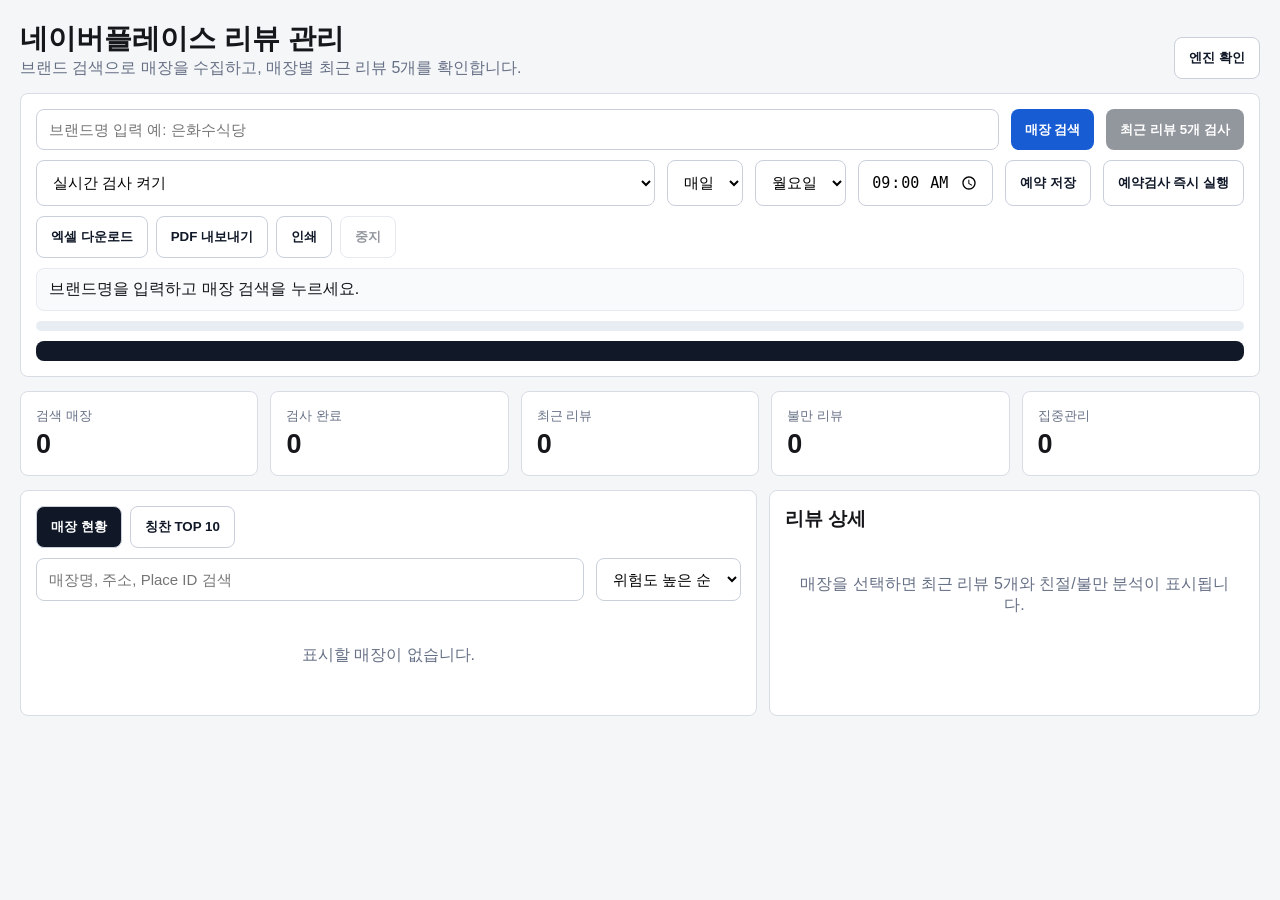
==== commit 00f6f7cd: "Rebuild Railway dashboard for place review management" ====
--- a/railway_site/index.html
+++ b/railway_site/index.html
@@ -1,152 +1 @@
-<!doctype html>
-<html lang="ko">
-<head>
-  <meta charset="utf-8">
-  <meta name="viewport" content="width=device-width,initial-scale=1">
-  <title>브랜드 리뷰 모니터링</title>
-  <style>
-    :root{--bg:#f4f6f8;--card:#fff;--line:#dfe3e8;--text:#171717;--muted:#667085;--red:#b42318;--green:#067647;--amber:#b54708;--blue:#175cd3;--ink:#101828}*{box-sizing:border-box}body{margin:0;background:var(--bg);font-family:Arial,"Noto Sans KR",sans-serif;color:var(--text)}.wrap{max-width:1440px;margin:auto;padding:22px}.head{display:flex;justify-content:space-between;align-items:flex-end;gap:16px}.head h1{margin:0;font-size:30px;letter-spacing:0}.muted{color:var(--muted)}.card,.panel{background:var(--card);border:1px solid var(--line);border-radius:8px;padding:16px}.panel{margin:16px 0}.brandrow{display:grid;grid-template-columns:minmax(220px,1fr) auto auto auto;gap:8px}.exportrow{display:flex;gap:8px;flex-wrap:wrap;margin-top:10px}.store-title{font-weight:800}.store-title .branch{color:var(--red);margin-left:4px}.store-title .brand{color:var(--text)}.brandrow input,.toolbar input,.toolbar select{border:1px solid #cfd4dc;border-radius:8px;padding:12px 13px;font-size:15px;background:#fff;min-width:0}.btn{border:0;border-radius:8px;padding:12px 16px;font-weight:800;cursor:pointer;background:var(--ink);color:#fff;white-space:nowrap}.btn.blue{background:var(--blue)}.btn.alt{background:#fff;color:var(--ink);border:1px solid #cfd4dc}.btn:disabled{opacity:.45;cursor:not-allowed}.status{margin-top:12px;padding:12px 13px;background:#f8fafc;border:1px solid #edf0f3;border-radius:8px}.progress{height:10px;background:#e8edf2;border-radius:99px;overflow:hidden;margin-top:10px}.progress i{display:block;height:100%;width:0;background:var(--ink);transition:width .2s ease}.phasegrid{display:grid;grid-template-columns:repeat(3,1fr);gap:8px;margin-top:10px}.phase{border:1px solid var(--line);border-radius:8px;padding:10px 12px;font-size:13px;background:#fff}.phase.active{border-color:#84adff;background:#eff4ff;color:var(--blue)}.phase.done{border-color:#75e0a7;background:#ecfdf3;color:var(--green)}.log{margin-top:10px;max-height:142px;overflow:auto;background:#111827;color:#d1d5db;border-radius:8px;padding:10px 12px;font:12px/1.55 Consolas,monospace}.log div+div{margin-top:3px}.summary{display:grid;grid-template-columns:repeat(5,1fr);gap:10px;margin-bottom:14px}.metric span{font-size:13px;color:var(--muted)}.metric b{display:block;font-size:28px;margin-top:5px}.metric small{color:var(--muted)}.toolbar{display:grid;grid-template-columns:1.2fr .65fr auto;gap:8px;margin-bottom:12px}.content{display:grid;grid-template-columns:minmax(430px,1.1fr) minmax(420px,.9fr);gap:14px}.stack{display:grid;gap:14px}.stores{max-height:680px;overflow:auto}.store,.rank,.review{border-bottom:1px solid #eef0f3;padding:13px 0}.store{cursor:pointer}.store:hover{background:#f9fafb}.top{display:flex;justify-content:space-between;gap:8px;align-items:center}.idline{font-size:12px;color:var(--muted);margin-top:4px}.pill{display:inline-block;padding:4px 8px;border-radius:999px;font-size:11px;font-weight:800}.critical{background:#fee4e2;color:var(--red)}.warning{background:#fef0c7;color:var(--amber)}.good{background:#dcfae6;color:var(--green)}.failed{background:#f2f4f7;color:#475467}.pending{background:#e0e7ff;color:#3730a3}.bad{background:#fee4e2;color:var(--red);font-weight:800;padding:2px 4px;border-radius:4px}.goodword{background:#dcfae6;color:var(--green);font-weight:800;padding:2px 4px;border-radius:4px}.rank{display:grid;grid-template-columns:34px 1fr auto;align-items:center;gap:10px}.rankno{font-size:20px;font-weight:900}.praise{font-weight:900;color:var(--green)}.empty{text-align:center;color:var(--muted);padding:38px 12px}.error{color:var(--red)}@media(max-width:960px){.summary,.content,.toolbar,.brandrow,.phasegrid{grid-template-columns:1fr}.head{align-items:flex-start;flex-direction:column}.wrap{padding:14px}.btn{width:100%}}@media print{body{background:#fff}.panel .brandrow,.panel .exportrow,.progress,.phasegrid,.log,.toolbar,#healthBtn,.btn{display:none!important}.wrap{max-width:none;padding:10px}.card,.panel{border-color:#ccc;break-inside:avoid}.content{grid-template-columns:1fr}.stores{max-height:none;overflow:visible}.store,.rank,.review{break-inside:avoid}}
-  </style>
-</head>
-<body>
-  <div class="wrap">
-    <div class="head">
-      <div>
-        <h1><span id="brandTitle">브랜드</span> 리뷰 모니터링</h1>
-        <div class="muted" style="margin-top:6px">매장 수집과 리뷰 검사를 분리하고, 위험 매장과 칭찬 많은 매장을 함께 봅니다.</div>
-      </div>
-      <button class="btn alt" id="healthBtn">엔진 확인</button>
-    </div>
-
-    <div class="panel">
-      <div class="brandrow">
-        <input id="brand" placeholder="예: 은화수식당, 청년다방">
-        <button class="btn blue" id="collectBtn">① 매장 수집</button>
-        <button class="btn" id="inspectBtn" disabled>② 리뷰 검사</button>
-        <button class="btn alt" id="stopBtn" disabled>중지</button>
-      </div>
-      <div class="exportrow">
-        <button class="btn alt" id="excelBtn">엑셀 다운로드</button>
-        <button class="btn alt" id="pdfBtn">PDF 내보내기</button>
-        <button class="btn alt" id="printBtn">인쇄</button>
-      </div>
-      <div id="status" class="status">브랜드명을 입력하고 먼저 매장을 수집하세요.</div>
-      <div class="progress"><i id="bar"></i></div>
-      <div class="phasegrid">
-        <div class="phase" id="p1">① 지역별 매장 탐색</div>
-        <div class="phase" id="p2">② Place ID 중복 제거</div>
-        <div class="phase" id="p3">③ 최근 7일 리뷰 검사</div>
-      </div>
-      <div id="log" class="log"><div>READY · 수집 대기</div></div>
-    </div>
-
-    <div class="summary">
-      <div class="card metric"><span>전체 매장</span><b id="mStores">0</b><small>Place ID 기준</small></div>
-      <div class="card metric"><span>검사 완료</span><b id="mOk">0</b><small id="rOk">검사완료율 0.0%</small></div>
-      <div class="card metric"><span>최근 7일 리뷰</span><b id="mReviews">0</b><small id="rFail">검사실패율 0.0%</small></div>
-      <div class="card metric"><span>불량 리뷰</span><b id="mBad">0</b><small id="rBad">불량리뷰율 0.0%</small></div>
-      <div class="card metric"><span>집중관리</span><b id="mCritical">0</b><small id="rCritical">집중관리율 0.0%</small></div>
-    </div>
-
-    <div class="content">
-      <div class="card">
-        <div class="toolbar">
-          <input id="storeSearch" placeholder="매장명 또는 주소 검색">
-          <select id="filter">
-            <option value="all">전체 상태</option>
-            <option value="pending">미검사</option>
-            <option value="critical">집중관리</option>
-            <option value="warning">주의</option>
-            <option value="good">정상</option>
-            <option value="failed">검사실패</option>
-          </select>
-          <span class="muted" style="align-self:center">위험도 높은 순 정렬</span>
-        </div>
-        <b>매장 현황</b>
-        <div id="stores" class="stores"><div class="empty">아직 수집한 브랜드가 없습니다.</div></div>
-      </div>
-
-      <div class="stack">
-        <div class="card">
-          <b>칭찬 많은 매장 TOP 10</b>
-          <div class="idline">최근 7일 리뷰 중 좋은 키워드가 포함된 리뷰 수 기준</div>
-          <div id="top10"><div class="empty">리뷰 검사가 끝나면 자동으로 표시됩니다.</div></div>
-        </div>
-        <div class="card">
-          <b id="detailTitle">리뷰 상세</b>
-          <div id="reviews" class="empty">리뷰 검사가 끝난 매장을 선택하면 표시됩니다.</div>
-        </div>
-      </div>
-    </div>
-  </div>
-
-  <script>
-    let DATA={brand:'',stores:[]},running=false;
-    const $=x=>document.getElementById(x),pct=(a,b)=>b?((a/b)*100).toFixed(1)+'%':'0.0%';
-    const esc=s=>String(s??'').replace(/[&<>"']/g,m=>({'&':'&amp;','<':'&lt;','>':'&gt;','"':'&quot;',"'":'&#39;'}[m]));
-    const sleep=ms=>new Promise(r=>setTimeout(r,ms));
-    function log(msg){const d=document.createElement('div');d.textContent=new Date().toLocaleTimeString('ko-KR')+' · '+msg;$('log').prepend(d)}
-    function phase(id,state){['active','done'].forEach(c=>$(id).classList.remove(c));if(state)$(id).classList.add(state)}
-    function setBar(v){$('bar').style.width=Math.max(0,Math.min(100,v))+'%'}
-    function level(s){if(!s.checked&&!s.error)return'pending';if(s.error)return'failed';if(!s.reviews?.length)return'good';const max=Math.max(...s.reviews.map(r=>r.score||0));return max>=20?'critical':max>=10?'warning':'good'}
-    function label(l){return{critical:'집중관리',warning:'주의',good:'정상',failed:'검사실패',pending:'미검사'}[l]}
-    function badge(l){return`<span class="pill ${l}">${label(l)}</span>`}
-    function goodCount(s){return(s.reviews||[]).filter(r=>(r.good_hits||[]).length>0).length}
-    function stats(s){return{level:level(s),bad:(s.reviews||[]).filter(r=>(r.bad_hits||[]).length).length,good:goodCount(s)}}
-    async function api(url,opt){const r=await fetch(url,opt);const d=await r.json().catch(()=>({}));if(!r.ok||d.ok===false)throw Error(d.error||`HTTP ${r.status}`);return d}
-    function chunks(arr,size){const out=[];for(let i=0;i<arr.length;i+=size)out.push(arr.slice(i,i+size));return out}
-    function branchName(s){const name=String(s?.name||'').trim(),brand=String(DATA.brand||'').trim();if(!name||!brand)return'';if(name===brand)return'';if(name.startsWith(brand))return name.slice(brand.length).replace(/^[-·\s]+/,'').trim();return name}
-    function storeTitle(s){const brand=esc(DATA.brand||s.name||'브랜드'),branch=branchName(s);return `<span class="store-title"><span class="brand">${brand}</span>${branch?` <span class="branch">${esc(branch)}</span>`:''}</span>`}
-    function exportRows(){return DATA.stores.map((s,i)=>{const st=stats(s);return {'번호':i+1,'브랜드':DATA.brand,'네이버 지점명':branchName(s),'매장명':s.name||DATA.brand,'Place ID':s.place_id||'','주소':s.address||'','상태':label(st.level),'최근 7일 리뷰':s.reviews?.length||0,'불량 리뷰':st.bad,'칭찬 리뷰':st.good,'검사 오류':s.error||''}})}
-    function downloadBlob(blob,filename){const a=document.createElement('a');a.href=URL.createObjectURL(blob);a.download=filename;document.body.appendChild(a);a.click();setTimeout(()=>{URL.revokeObjectURL(a.href);a.remove()},1000)}
-    function exportExcel(){const rows=exportRows();if(!rows.length){$('status').textContent='내보낼 매장 데이터가 없습니다.';return}const headers=Object.keys(rows[0]);const cells=v=>String(v??'').replace(/[&<>]/g,m=>({'&':'&amp;','<':'&lt;','>':'&gt;'}[m]));const table='<table><thead><tr>'+headers.map(h=>`<th>${cells(h)}</th>`).join('')+'</tr></thead><tbody>'+rows.map(r=>'<tr>'+headers.map(h=>`<td>${cells(r[h])}</td>`).join('')+'</tr>').join('')+'</tbody></table>';const html=`<!doctype html><html><head><meta charset="utf-8"></head><body><h2>${cells(DATA.brand||'브랜드')} 리뷰 모니터링</h2>${table}</body></html>`;downloadBlob(new Blob(['\ufeff',html],{type:'application/vnd.ms-excel;charset=utf-8'}),`${DATA.brand||'brand'}-매장현황.xls`);$('status').textContent='엑셀 파일을 다운로드했습니다.'}
-    function printReport(kind){if(!DATA.stores.length){$('status').textContent='출력할 매장 데이터가 없습니다.';return}$('status').textContent=kind==='pdf'?'인쇄 창에서 PDF로 저장을 선택하세요.':'인쇄 창을 열었습니다.';setTimeout(()=>window.print(),50)}
-    function render(){
-      const rows=DATA.stores.map((s,i)=>({s,i,st:stats(s)}));
-      const q=$('storeSearch').value.trim(),f=$('filter').value,rank={critical:5,warning:4,failed:3,pending:2,good:1};
-      const list=rows.filter(x=>(!q||((x.s.name||'')+(x.s.address||'')+branchName(x.s)).includes(q))&&(f==='all'||x.st.level===f)).sort((a,b)=>rank[b.st.level]-rank[a.st.level]||b.st.bad-a.st.bad||(a.s.name||'').localeCompare(b.s.name||''));
-      const total=rows.length,ok=rows.filter(x=>x.s.checked&&!x.s.error).length,fail=rows.filter(x=>x.s.error).length,reviews=rows.reduce((n,x)=>n+(x.s.reviews?.length||0),0),bad=rows.reduce((n,x)=>n+x.st.bad,0),critical=rows.filter(x=>x.st.level==='critical').length;
-      $('brandTitle').textContent=DATA.brand||'브랜드';$('mStores').textContent=total;$('mOk').textContent=ok;$('mReviews').textContent=reviews;$('mBad').textContent=bad;$('mCritical').textContent=critical;
-      $('rOk').textContent='검사완료율 '+pct(ok,total);$('rFail').textContent='검사실패율 '+pct(fail,total);$('rBad').textContent='불량리뷰율 '+pct(bad,reviews);$('rCritical').textContent='집중관리율 '+pct(critical,total);
-      $('stores').innerHTML=list.length?list.map(x=>`<div class="store" data-i="${x.i}"><div class="top"><b>${storeTitle(x.s)}</b>${badge(x.st.level)}</div><div class="idline">ID ${esc(x.s.place_id||'-')} · ${esc(x.s.address||'주소 정보 없음')}</div><div class="idline">리뷰 ${x.s.reviews?.length||0} · 불량 ${x.st.bad} · 칭찬 ${x.st.good}${x.s.error?' · '+esc(x.s.error):''}</div></div>`).join(''):'<div class="empty">표시할 매장이 없습니다.</div>';
-      document.querySelectorAll('.store').forEach(e=>e.onclick=()=>show(DATA.stores[+e.dataset.i]));
-      const ranking=rows.filter(x=>x.s.checked).map(x=>({...x,g:x.st.good,r:x.s.reviews?.length||0})).sort((a,b)=>b.g-a.g||b.r-a.r||(a.s.name||'').localeCompare(b.s.name||'')).slice(0,10);
-      $('top10').innerHTML=ranking.length?ranking.map((x,i)=>`<div class="rank"><div class="rankno">${i+1}</div><div><b>${storeTitle(x.s)}</b><div class="idline">ID ${esc(x.s.place_id||'-')} · ${esc(x.s.address||'')}</div></div><div class="praise">칭찬 ${x.g}</div></div>`).join(''):'<div class="empty">리뷰 검사가 끝나면 자동으로 표시됩니다.</div>';
-    }
-    function show(s){
-      $('detailTitle').textContent=(s.name||DATA.brand)+' · 최근 7일';
-      if(!s.checked){$('reviews').innerHTML='<div class="empty">아직 리뷰 검사를 하지 않은 매장입니다.</div>';return}
-      if(!s.reviews?.length){$('reviews').innerHTML=`<div class="empty">${s.error?`<span class="error">${esc(s.error)}</span><br><br>`:''}최근 7일 리뷰가 없습니다.</div>`;return}
-      $('reviews').innerHTML=s.reviews.map(r=>{let t=esc(r.text);(r.bad_hits||[]).forEach(w=>t=t.replaceAll(esc(w),`<span class="bad">${esc(w)}</span>`));(r.good_hits||[]).forEach(w=>t=t.replaceAll(esc(w),`<span class="goodword">${esc(w)}</span>`));const l=(r.score||0)>=20?'critical':(r.score||0)>=10?'warning':'good';return`<div class="review">${badge(l)}<div style="margin-top:8px;line-height:1.7">${t}</div><div class="idline">불량 ${(r.bad_hits||[]).join(', ')||'-'} · 좋은 ${(r.good_hits||[]).join(', ')||'-'} · ${esc(r.created_at||'')}</div></div>`}).join('')
-    }
-    async function collect(){
-      const brand=$('brand').value.trim();if(brand.length<2||running)return;
-      running=true;$('collectBtn').disabled=true;$('inspectBtn').disabled=true;$('stopBtn').disabled=false;DATA={brand,stores:[]};render();phase('p1','active');phase('p2',null);phase('p3',null);setBar(0);$('status').textContent=`${brand} · 전국 지역별 매장 수집 시작`;log(`${brand} 수집 시작`);
-      try{
-        const plan=await api('/api/search-plan');const batchSize=plan.batch_size||5,areaBatches=chunks(plan.areas,batchSize),seen=new Map();
-        for(let i=0;i<areaBatches.length&&running;i++){
-          const areas=areaBatches[i];$('status').textContent=`${brand} · ${i+1}/${areaBatches.length} 묶음 검색 중 · 현재 ${seen.size}개`;setBar((i/areaBatches.length)*86);
-          try{
-            const d=await api('/api/search-batch',{method:'POST',headers:{'Content-Type':'application/json'},body:JSON.stringify({brand,areas,concurrency:batchSize})});
-            (d.results||[]).forEach(result=>{let added=0;(result.stores||[]).forEach(s=>{if(s.place_id&&!seen.has(s.place_id)){seen.set(s.place_id,{...s,reviews:[],error:null,checked:false});added++}});log(`${result.area} · ${result.ok?`+${added}개`:`오류 ${result.error}`} · 누적 ${seen.size}개`)});
-          }catch(e){log(`${areas.join(', ')} · 묶음 검색 오류 ${e.message}`)}
-          DATA.stores=[...seen.values()].sort((a,b)=>(a.name||'').localeCompare(b.name||'')||(a.address||'').localeCompare(b.address||''));render();await sleep(120);
-        }
-        phase('p1','done');phase('p2','active');$('status').textContent=`${brand} · Place ID 기준 중복 제거 및 목록 정리 중`;setBar(94);await sleep(180);phase('p2','done');setBar(100);$('status').textContent=`${brand} 매장 수집 완료 · ${DATA.stores.length}개 발견`;log(`수집 완료 · 중복 제거 후 ${DATA.stores.length}개`);$('inspectBtn').disabled=DATA.stores.length===0;
-      }catch(e){$('status').innerHTML=`<span class="error">수집 실패 · ${esc(e.message)}</span>`;log(`수집 실패 · ${e.message}`)}
-      finally{running=false;$('collectBtn').disabled=false;$('stopBtn').disabled=true}
-    }
-    async function inspect(){
-      if(running||!DATA.stores.length)return;running=true;$('collectBtn').disabled=true;$('inspectBtn').disabled=true;$('stopBtn').disabled=false;phase('p3','active');setBar(0);let ok=0,fail=0;log(`리뷰 검사 시작 · ${DATA.stores.length}개 매장`);
-      for(let i=0;i<DATA.stores.length&&running;i++){
-        const s=DATA.stores[i];$('status').textContent=`${DATA.brand} · ${i+1}/${DATA.stores.length} ${s.name||DATA.brand} 리뷰 검사 · 성공 ${ok} · 실패 ${fail}`;setBar(((i+1)/DATA.stores.length)*100);
-        try{const x=await api('/api/check',{method:'POST',headers:{'Content-Type':'application/json'},body:JSON.stringify({name:s.name,address:s.address,place_id:s.place_id,place_type:s.place_type,days:7})});s.reviews=x.reviews||[];s.checked=true;s.error=null;ok++;log(`${s.name||DATA.brand} · 완료 · 최근7일 ${s.reviews.length}건 · 칭찬 ${goodCount(s)}건`)}
-        catch(e){s.error=e.message;s.checked=false;fail++;log(`${s.name||DATA.brand} · 실패 · ${e.message}`)}
-        render();
-      }
-      if(running)phase('p3','done');$('status').textContent=running?`${DATA.brand} 리뷰 검사 완료 · 성공 ${ok} · 실패 ${fail}`:`${DATA.brand} 검사를 중지했습니다.`;log(`리뷰 검사 종료 · 성공 ${ok} · 실패 ${fail}`);running=false;$('collectBtn').disabled=false;$('inspectBtn').disabled=false;$('stopBtn').disabled=true;
-    }
-    $('collectBtn').onclick=collect;$('inspectBtn').onclick=inspect;$('stopBtn').onclick=()=>running=false;$('excelBtn').onclick=exportExcel;$('pdfBtn').onclick=()=>printReport('pdf');$('printBtn').onclick=()=>printReport('print');$('brand').onkeydown=e=>{if(e.key==='Enter')collect()};$('storeSearch').oninput=render;$('filter').onchange=render;$('healthBtn').onclick=async()=>{try{const d=await api('/api/health');$('status').textContent=`엔진 정상 · ${d.service} v${d.version} · 동시 검색 ${d.max_search_concurrency}`;log(`엔진 확인 · v${d.version}`)}catch(e){$('status').textContent='엔진 오류 · '+e.message}};render();
-  </script>
-</body>
-</html>
+<!doctype html><html lang="ko"><head><meta charset="utf-8"><meta name="viewport" content="width=device-width,initial-scale=1"><title>네이버플레이스 리뷰 관리</title><style>:root{--bg:#f5f6f8;--card:#fff;--line:#d8dde5;--text:#15171a;--muted:#667085;--blue:#175cd3;--red:#b42318;--green:#067647;--amber:#b54708;--ink:#101828}*{box-sizing:border-box}body{margin:0;background:var(--bg);font-family:Arial,"Noto Sans KR",sans-serif;color:var(--text)}.wrap{max-width:1400px;margin:auto;padding:20px}.head{display:flex;justify-content:space-between;align-items:flex-end;gap:14px;margin-bottom:14px}.head h1{margin:0;font-size:28px}.muted{color:var(--muted)}.panel,.card{background:#fff;border:1px solid var(--line);border-radius:8px;padding:15px}.grid{display:grid;gap:12px}.search{grid-template-columns:minmax(240px,1fr) auto auto}.schedule{grid-template-columns:1fr auto auto auto auto auto;margin-top:10px}.stats{grid-template-columns:repeat(5,1fr);margin:14px 0}.main{grid-template-columns:minmax(520px,1.2fr) minmax(420px,.8fr)}input,select{border:1px solid #c9d0da;border-radius:8px;background:#fff;padding:11px 12px;font-size:15px;min-width:0}.btn{border:0;border-radius:8px;padding:11px 14px;font-weight:800;background:var(--ink);color:#fff;cursor:pointer;white-space:nowrap}.btn.alt{background:#fff;color:var(--ink);border:1px solid #c9d0da}.btn.blue{background:var(--blue)}.btn:disabled{opacity:.45}.stat span{display:block;color:var(--muted);font-size:13px}.stat b{display:block;font-size:27px;margin-top:4px}.tools{display:flex;gap:8px;flex-wrap:wrap;margin-top:10px}.status{margin-top:10px;border:1px solid #e7eaf0;background:#f8fafc;border-radius:8px;padding:10px 12px}.bar{height:10px;background:#e8edf3;border-radius:99px;overflow:hidden;margin-top:10px}.bar i{display:block;width:0;height:100%;background:var(--blue);transition:width .2s}.tableWrap{max-height:690px;overflow:auto}.store{display:grid;grid-template-columns:1fr auto;gap:8px;border-bottom:1px solid #eef1f4;padding:13px 0;cursor:pointer}.store:hover{background:#fafbfc}.name{font-weight:900}.sub{color:var(--muted);font-size:12px;margin-top:5px}.pill{display:inline-block;border-radius:999px;padding:4px 8px;font-size:11px;font-weight:900}.normal{background:#dcfae6;color:var(--green)}.warn{background:#fef0c7;color:var(--amber)}.danger{background:#fee4e2;color:var(--red)}.pending{background:#e0e7ff;color:#3730a3}.fail{background:#f2f4f7;color:#475467}.review,.rank{border-bottom:1px solid #eef1f4;padding:13px 0}.reviewText{line-height:1.7;margin-top:8px}.bad{background:#fee4e2;color:var(--red);font-weight:800;padding:2px 4px;border-radius:4px}.good{background:#dcfae6;color:var(--green);font-weight:800;padding:2px 4px;border-radius:4px}.empty{text-align:center;color:var(--muted);padding:34px 12px}.log{max-height:120px;overflow:auto;background:#111827;color:#d1d5db;border-radius:8px;padding:10px 12px;font:12px/1.55 Consolas,monospace;margin-top:10px}.rank{display:grid;grid-template-columns:30px 1fr auto;gap:8px;align-items:center}.tabs{display:flex;gap:8px;margin-bottom:10px}.tab{background:#fff;color:var(--ink);border:1px solid #c9d0da}.tab.active{background:var(--ink);color:#fff}.hide{display:none}@media(max-width:980px){.search,.schedule,.stats,.main{grid-template-columns:1fr}.head{align-items:flex-start;flex-direction:column}.btn{width:100%}.tools{display:grid}}@media print{body{background:#fff}.search,.schedule,.tools,.bar,.log,.tabs,#healthBtn{display:none!important}.wrap{max-width:none;padding:8px}.panel,.card{border-color:#ccc;break-inside:avoid}.main{grid-template-columns:1fr}.tableWrap{max-height:none;overflow:visible}.store,.review,.rank{break-inside:avoid}}</style></head><body><div class="wrap"><div class="head"><div><h1>네이버플레이스 리뷰 관리</h1><div class="muted">브랜드 검색으로 매장을 수집하고, 매장별 최근 리뷰 5개를 확인합니다.</div></div><button class="btn alt" id="healthBtn">엔진 확인</button></div><section class="panel"><div class="grid search"><input id="brand" placeholder="브랜드명 입력 예: 은화수식당"><button class="btn blue" id="searchBtn">매장 검색</button><button class="btn" id="checkBtn" disabled>최근 리뷰 5개 검사</button></div><div class="grid schedule"><select id="enabled"><option value="true">실시간 검사 켜기</option><option value="false">실시간 검사 끄기</option></select><select id="frequency"><option value="daily">매일</option><option value="weekly">매주</option></select><select id="weekday"><option value="mon">월요일</option><option value="tue">화요일</option><option value="wed">수요일</option><option value="thu">목요일</option><option value="fri">금요일</option><option value="sat">토요일</option><option value="sun">일요일</option></select><input id="time" type="time" value="09:00"><button class="btn alt" id="saveScheduleBtn">예약 저장</button><button class="btn alt" id="runScheduleBtn">예약검사 즉시 실행</button></div><div class="tools"><button class="btn alt" id="excelBtn">엑셀 다운로드</button><button class="btn alt" id="pdfBtn">PDF 내보내기</button><button class="btn alt" id="printBtn">인쇄</button><button class="btn alt" id="stopBtn" disabled>중지</button></div><div class="status" id="status">브랜드명을 입력하고 매장 검색을 누르세요.</div><div class="bar"><i id="bar"></i></div><div class="log" id="log"></div></section><section class="grid stats"><div class="card stat"><span>검색 매장</span><b id="mStores">0</b></div><div class="card stat"><span>검사 완료</span><b id="mChecked">0</b></div><div class="card stat"><span>최근 리뷰</span><b id="mReviews">0</b></div><div class="card stat"><span>불만 리뷰</span><b id="mBad">0</b></div><div class="card stat"><span>집중관리</span><b id="mDanger">0</b></div></section><section class="grid main"><div class="panel"><div class="tabs"><button class="btn tab active" data-view="stores">매장 현황</button><button class="btn tab" data-view="praise">칭찬 TOP 10</button></div><div id="storesView"><div class="grid" style="grid-template-columns:1fr auto;margin-bottom:10px"><input id="storeFilter" placeholder="매장명, 주소, Place ID 검색"><select id="sort"><option value="risk">위험도 높은 순</option><option value="name">매장명 순</option><option value="praise">칭찬 많은 순</option></select></div><div id="stores" class="tableWrap"><div class="empty">검색된 매장이 없습니다.</div></div></div><div id="praiseView" class="hide"><div id="top10"><div class="empty">리뷰 검사 후 표시됩니다.</div></div></div></div><div class="panel"><h3 id="detailTitle" style="margin:0 0 8px">리뷰 상세</h3><div id="detail" class="empty">매장을 선택하면 최근 리뷰 5개와 친절/불만 분석이 표시됩니다.</div></div></section></div><script>const $=id=>document.getElementById(id);let DATA={brand:'',stores:[]},running=false;function esc(s){return String(s??'').replace(/[&<>"']/g,m=>({'&':'&amp;','<':'&lt;','>':'&gt;','"':'&quot;',"'":'&#39;'}[m]))}async function api(path,opt){const r=await fetch(path,opt);const t=await r.text();let d;try{d=JSON.parse(t)}catch{d={ok:false,error:t||r.statusText}}if(!r.ok||d.ok===false)throw new Error(d.error||r.statusText);return d}function log(s){const e=document.createElement('div');e.textContent=new Date().toLocaleTimeString('ko-KR')+' · '+s;$('log').prepend(e)}function bar(n){$('bar').style.width=Math.max(0,Math.min(100,n))+'%'}function counts(s){const reviews=s.reviews||[],bad=reviews.filter(r=>(r.bad_hits||[]).length).length,good=reviews.filter(r=>(r.good_hits||[]).length).length,max=Math.max(0,...reviews.map(r=>r.score||0));return{reviews:reviews.length,bad,good,score:max}}function statusOf(s){if(s.error)return'fail';if(!s.checked)return'pending';const c=counts(s);if(c.score>=20)return'danger';if(c.score>=10)return'warn';return'normal'}function label(k){return{pending:'대기',normal:'정상',warn:'주의',danger:'집중관리',fail:'오류'}[k]||k}function badge(k){return`<span class="pill ${k}">${label(k)}</span>`}function summary(){const rows=DATA.stores,total=rows.length,checked=rows.filter(s=>s.checked).length,reviews=rows.reduce((n,s)=>n+counts(s).reviews,0),bad=rows.reduce((n,s)=>n+counts(s).bad,0),danger=rows.filter(s=>statusOf(s)==='danger').length;$('mStores').textContent=total;$('mChecked').textContent=checked;$('mReviews').textContent=reviews;$('mBad').textContent=bad;$('mDanger').textContent=danger}function sortedRows(){const q=$('storeFilter').value.trim().toLowerCase();let rows=DATA.stores.map((s,i)=>({s,i,c:counts(s),st:statusOf(s)}));if(q)rows=rows.filter(x=>[x.s.name,x.s.address,x.s.place_id].some(v=>String(v||'').toLowerCase().includes(q)));const sort=$('sort').value;if(sort==='name')rows.sort((a,b)=>(a.s.name||'').localeCompare(b.s.name||''));else if(sort==='praise')rows.sort((a,b)=>b.c.good-a.c.good||b.c.reviews-a.c.reviews);else rows.sort((a,b)=>({danger:4,warn:3,fail:2,pending:1,normal:0}[b.st]-{danger:4,warn:3,fail:2,pending:1,normal:0}[a.st])||b.c.bad-a.c.bad);return rows}function render(){summary();const rows=sortedRows();$('stores').innerHTML=rows.length?rows.map(x=>`<div class="store" data-i="${x.i}"><div><div class="name">${esc(x.s.name||DATA.brand)}</div><div class="sub">ID ${esc(x.s.place_id||'-')} · ${esc(x.s.address||'주소 없음')}</div><div class="sub">최근리뷰 ${x.c.reviews} · 불만 ${x.c.bad} · 칭찬 ${x.c.good}${x.s.error?' · '+esc(x.s.error):''}</div></div><div>${badge(x.st)}</div></div>`).join(''):'<div class="empty">표시할 매장이 없습니다.</div>';document.querySelectorAll('.store').forEach(e=>e.onclick=()=>show(DATA.stores[+e.dataset.i]));const top=DATA.stores.filter(s=>s.checked).map(s=>({s,c:counts(s)})).sort((a,b)=>b.c.good-a.c.good||b.c.reviews-a.c.reviews).slice(0,10);$('top10').innerHTML=top.length?top.map((x,i)=>`<div class="rank"><b>${i+1}</b><div><strong>${esc(x.s.name)}</strong><div class="sub">ID ${esc(x.s.place_id)} · ${esc(x.s.address||'')}</div></div><b style="color:var(--green)">${x.c.good}</b></div>`).join(''):'<div class="empty">리뷰 검사 후 표시됩니다.</div>'}function mark(text,words,cls){let out=esc(text);(words||[]).forEach(w=>out=out.replaceAll(esc(w),`<span class="${cls}">${esc(w)}</span>`));return out}function show(s){$('detailTitle').textContent=s.name||DATA.brand;if(s.error){$('detail').innerHTML=`<div class="empty"><span style="color:var(--red)">${esc(s.error)}</span></div>`;return}if(!s.checked){$('detail').innerHTML='<div class="empty">아직 리뷰 검사를 하지 않은 매장입니다.</div>';return}if(!(s.reviews||[]).length){$('detail').innerHTML='<div class="empty">가져온 최근 리뷰가 없습니다.</div>';return}$('detail').innerHTML=s.reviews.map(r=>{let t=mark(r.text||'',r.bad_hits,'bad');(r.good_hits||[]).forEach(w=>t=t.replaceAll(esc(w),`<span class="good">${esc(w)}</span>`));const k=(r.score||0)>=20?'danger':(r.score||0)>=10?'warn':'normal';return`<div class="review">${badge(k)}<div class="reviewText">${t}</div><div class="sub">불만 ${(r.bad_hits||[]).join(', ')||'-'} · 친절/칭찬 ${(r.good_hits||[]).join(', ')||'-'} · ${esc(r.created_at||'')}</div></div>`}).join('')}async function search(){const brand=$('brand').value.trim();if(brand.length<2||running)return;running=true;DATA={brand,stores:[]};render();$('searchBtn').disabled=true;$('checkBtn').disabled=true;$('stopBtn').disabled=false;bar(12);$('status').textContent=brand+' 네이버플레이스 매장을 검색 중입니다.';log('매장 검색 시작 · '+brand);try{const d=await api('/api/search',{method:'POST',headers:{'Content-Type':'application/json'},body:JSON.stringify({brand})});DATA={brand:d.brand,stores:(d.stores||[]).map(s=>({...s,checked:false,reviews:[],error:null}))};bar(100);$('status').textContent=`검색 완료 · ${DATA.stores.length}개 매장 발견`;log(`검색 완료 · ${DATA.stores.length}개`);$('checkBtn').disabled=!DATA.stores.length}catch(e){$('status').textContent='검색 오류 · '+e.message;log('검색 오류 · '+e.message)}running=false;$('searchBtn').disabled=false;$('stopBtn').disabled=true;render()}async function checkAll(){if(running||!DATA.stores.length)return;running=true;$('searchBtn').disabled=true;$('checkBtn').disabled=true;$('stopBtn').disabled=false;bar(0);log('최근 리뷰 5개 검사 시작');for(let i=0;i<DATA.stores.length&&running;i++){const s=DATA.stores[i];$('status').textContent=`${i+1}/${DATA.stores.length} · ${s.name} 리뷰 검사 중`;try{const d=await api('/api/check',{method:'POST',headers:{'Content-Type':'application/json'},body:JSON.stringify(s)});DATA.stores[i]={...s,...d,checked:true,error:null};log(`${s.name} · 리뷰 ${DATA.stores[i].reviews.length}개`)}catch(e){DATA.stores[i]={...s,checked:false,reviews:[],error:e.message};log(`${s.name} · 오류 ${e.message}`)}bar((i+1)/DATA.stores.length*100);render();await new Promise(r=>setTimeout(r,80))}$('status').textContent=running?'리뷰 검사 완료':'검사를 중지했습니다.';running=false;$('searchBtn').disabled=false;$('checkBtn').disabled=false;$('stopBtn').disabled=true;render()}function exportRows(){return DATA.stores.map((s,i)=>{const c=counts(s);return {'번호':i+1,'브랜드':DATA.brand,'네이버플레이스 매장명':s.name||'','Place ID':s.place_id||'','주소':s.address||'','상태':label(statusOf(s)),'최근 리뷰 수':c.reviews,'불만 리뷰':c.bad,'칭찬 리뷰':c.good,'오류':s.error||''}})}function downloadBlob(blob,name){const a=document.createElement('a');a.href=URL.createObjectURL(blob);a.download=name;a.click();setTimeout(()=>URL.revokeObjectURL(a.href),1000)}function exportExcel(){const rows=exportRows();if(!rows.length){$('status').textContent='내보낼 매장이 없습니다.';return}const h=Object.keys(rows[0]);const cell=v=>String(v??'').replace(/[&<>]/g,m=>({'&':'&amp;','<':'&lt;','>':'&gt;'}[m]));const table='<table><tr>'+h.map(x=>`<th>${cell(x)}</th>`).join('')+'</tr>'+rows.map(r=>'<tr>'+h.map(x=>`<td>${cell(r[x])}</td>`).join('')+'</tr>').join('')+'</table>';downloadBlob(new Blob(['\ufeff<html><meta charset="utf-8"><body>'+table+'</body></html>'],{type:'application/vnd.ms-excel;charset=utf-8'}),`${DATA.brand||'brand'}-리뷰관리.xls`)}function printReport(kind){if(!DATA.stores.length){$('status').textContent='출력할 데이터가 없습니다.';return}$('status').textContent=kind==='pdf'?'인쇄 창에서 PDF로 저장을 선택하세요.':'인쇄 창을 열었습니다.';setTimeout(()=>window.print(),50)}async function saveSchedule(){const body={enabled:$('enabled').value==='true',brand:$('brand').value.trim(),frequency:$('frequency').value,weekday:$('weekday').value,time:$('time').value};const d=await api('/api/schedule',{method:'PUT',headers:{'Content-Type':'application/json'},body:JSON.stringify(body)});$('status').textContent=d.schedule.enabled?'예약 저장 완료':'예약 검사를 껐습니다.';log('예약 저장')}async function runSchedule(){const brand=$('brand').value.trim();if(brand.length<2)return;$('status').textContent='예약검사를 즉시 실행 중입니다.';const d=await api('/api/schedule/run',{method:'POST',headers:{'Content-Type':'application/json'},body:JSON.stringify({brand})});DATA={brand:d.brand,stores:d.stores||[]};$('status').textContent=`예약검사 완료 · ${DATA.stores.length}개`;render()}async function loadSchedule(){try{const d=await api('/api/schedule');const s=d.schedule||{};$('enabled').value=String(!!s.enabled);$('frequency').value=s.frequency||'daily';$('weekday').value=s.weekday||'mon';$('time').value=s.time||'09:00';if(s.brand&&!$('brand').value)$('brand').value=s.brand}catch{}}document.querySelectorAll('[data-view]').forEach(b=>b.onclick=()=>{document.querySelectorAll('[data-view]').forEach(x=>x.classList.remove('active'));b.classList.add('active');$('storesView').classList.toggle('hide',b.dataset.view!=='stores');$('praiseView').classList.toggle('hide',b.dataset.view!=='praise')});$('searchBtn').onclick=search;$('checkBtn').onclick=checkAll;$('stopBtn').onclick=()=>running=false;$('brand').onkeydown=e=>{if(e.key==='Enter')search()};$('storeFilter').oninput=render;$('sort').onchange=render;$('excelBtn').onclick=exportExcel;$('pdfBtn').onclick=()=>printReport('pdf');$('printBtn').onclick=()=>printReport('print');$('saveScheduleBtn').onclick=()=>saveSchedule().catch(e=>$('status').textContent=e.message);$('runScheduleBtn').onclick=()=>runSchedule().catch(e=>$('status').textContent=e.message);$('healthBtn').onclick=async()=>{try{const d=await api('/api/health');$('status').textContent=`엔진 정상 · v${d.version} · 최근 리뷰 ${d.review_limit}개 기준`;log('엔진 확인 v'+d.version)}catch(e){$('status').textContent='엔진 오류 · '+e.message}};loadSchedule();render();</script></body></html>
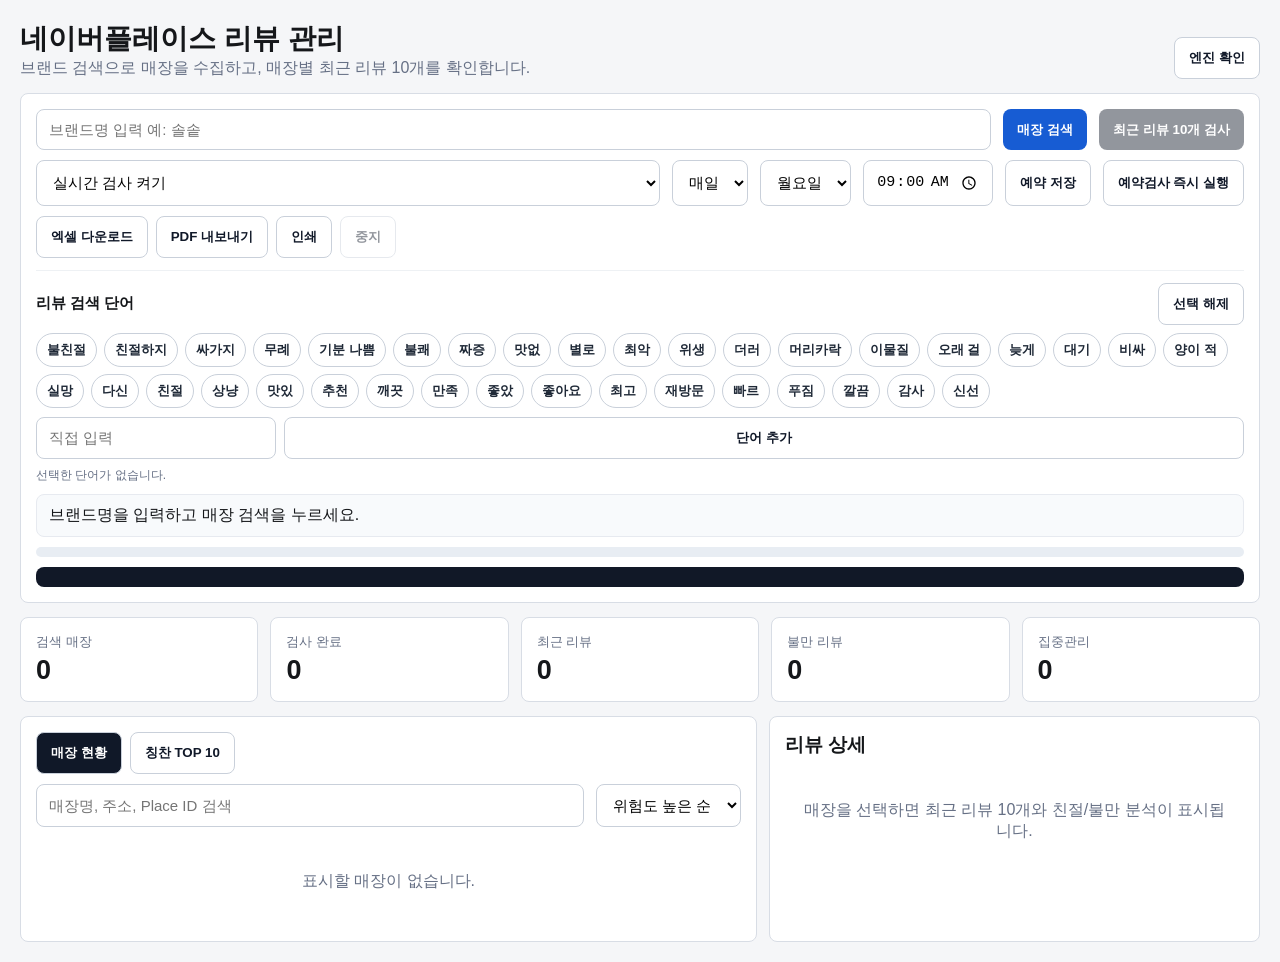
==== commit 74010bd2: "Add review keyword board and clear detail on search" ====
--- a/railway_site/index.html
+++ b/railway_site/index.html
@@ -1 +1,30 @@
-<!doctype html><html lang="ko"><head><meta charset="utf-8"><meta name="viewport" content="width=device-width,initial-scale=1"><title>네이버플레이스 리뷰 관리</title><style>:root{--bg:#f5f6f8;--card:#fff;--line:#d8dde5;--text:#15171a;--muted:#667085;--blue:#175cd3;--red:#b42318;--green:#067647;--amber:#b54708;--ink:#101828}*{box-sizing:border-box}body{margin:0;background:var(--bg);font-family:Arial,"Noto Sans KR",sans-serif;color:var(--text)}.wrap{max-width:1400px;margin:auto;padding:20px}.head{display:flex;justify-content:space-between;align-items:flex-end;gap:14px;margin-bottom:14px}.head h1{margin:0;font-size:28px}.muted{color:var(--muted)}.panel,.card{background:#fff;border:1px solid var(--line);border-radius:8px;padding:15px}.grid{display:grid;gap:12px}.search{grid-template-columns:minmax(240px,1fr) auto auto}.schedule{grid-template-columns:1fr auto auto auto auto auto;margin-top:10px}.stats{grid-template-columns:repeat(5,1fr);margin:14px 0}.main{grid-template-columns:minmax(520px,1.2fr) minmax(420px,.8fr)}input,select{border:1px solid #c9d0da;border-radius:8px;background:#fff;padding:11px 12px;font-size:15px;min-width:0}.btn{border:0;border-radius:8px;padding:11px 14px;font-weight:800;background:var(--ink);color:#fff;cursor:pointer;white-space:nowrap}.btn.alt{background:#fff;color:var(--ink);border:1px solid #c9d0da}.btn.blue{background:var(--blue)}.btn:disabled{opacity:.45}.stat span{display:block;color:var(--muted);font-size:13px}.stat b{display:block;font-size:27px;margin-top:4px}.tools{display:flex;gap:8px;flex-wrap:wrap;margin-top:10px}.status{margin-top:10px;border:1px solid #e7eaf0;background:#f8fafc;border-radius:8px;padding:10px 12px}.bar{height:10px;background:#e8edf3;border-radius:99px;overflow:hidden;margin-top:10px}.bar i{display:block;width:0;height:100%;background:var(--blue);transition:width .2s}.tableWrap{max-height:690px;overflow:auto}.store{display:grid;grid-template-columns:1fr auto;gap:8px;border-bottom:1px solid #eef1f4;padding:13px 0;cursor:pointer}.store:hover{background:#fafbfc}.name{font-weight:900}.sub{color:var(--muted);font-size:12px;margin-top:5px}.pill{display:inline-block;border-radius:999px;padding:4px 8px;font-size:11px;font-weight:900}.normal{background:#dcfae6;color:var(--green)}.warn{background:#fef0c7;color:var(--amber)}.danger{background:#fee4e2;color:var(--red)}.pending{background:#e0e7ff;color:#3730a3}.fail{background:#f2f4f7;color:#475467}.review,.rank{border-bottom:1px solid #eef1f4;padding:13px 0}.reviewText{line-height:1.7;margin-top:8px}.bad{background:#fee4e2;color:var(--red);font-weight:800;padding:2px 4px;border-radius:4px}.good{background:#dcfae6;color:var(--green);font-weight:800;padding:2px 4px;border-radius:4px}.empty{text-align:center;color:var(--muted);padding:34px 12px}.log{max-height:120px;overflow:auto;background:#111827;color:#d1d5db;border-radius:8px;padding:10px 12px;font:12px/1.55 Consolas,monospace;margin-top:10px}.rank{display:grid;grid-template-columns:30px 1fr auto;gap:8px;align-items:center}.tabs{display:flex;gap:8px;margin-bottom:10px}.tab{background:#fff;color:var(--ink);border:1px solid #c9d0da}.tab.active{background:var(--ink);color:#fff}.hide{display:none}@media(max-width:980px){.search,.schedule,.stats,.main{grid-template-columns:1fr}.head{align-items:flex-start;flex-direction:column}.btn{width:100%}.tools{display:grid}}@media print{body{background:#fff}.search,.schedule,.tools,.bar,.log,.tabs,#healthBtn{display:none!important}.wrap{max-width:none;padding:8px}.panel,.card{border-color:#ccc;break-inside:avoid}.main{grid-template-columns:1fr}.tableWrap{max-height:none;overflow:visible}.store,.review,.rank{break-inside:avoid}}</style></head><body><div class="wrap"><div class="head"><div><h1>네이버플레이스 리뷰 관리</h1><div class="muted">브랜드 검색으로 매장을 수집하고, 매장별 최근 리뷰 5개를 확인합니다.</div></div><button class="btn alt" id="healthBtn">엔진 확인</button></div><section class="panel"><div class="grid search"><input id="brand" placeholder="브랜드명 입력 예: 은화수식당"><button class="btn blue" id="searchBtn">매장 검색</button><button class="btn" id="checkBtn" disabled>최근 리뷰 5개 검사</button></div><div class="grid schedule"><select id="enabled"><option value="true">실시간 검사 켜기</option><option value="false">실시간 검사 끄기</option></select><select id="frequency"><option value="daily">매일</option><option value="weekly">매주</option></select><select id="weekday"><option value="mon">월요일</option><option value="tue">화요일</option><option value="wed">수요일</option><option value="thu">목요일</option><option value="fri">금요일</option><option value="sat">토요일</option><option value="sun">일요일</option></select><input id="time" type="time" value="09:00"><button class="btn alt" id="saveScheduleBtn">예약 저장</button><button class="btn alt" id="runScheduleBtn">예약검사 즉시 실행</button></div><div class="tools"><button class="btn alt" id="excelBtn">엑셀 다운로드</button><button class="btn alt" id="pdfBtn">PDF 내보내기</button><button class="btn alt" id="printBtn">인쇄</button><button class="btn alt" id="stopBtn" disabled>중지</button></div><div class="status" id="status">브랜드명을 입력하고 매장 검색을 누르세요.</div><div class="bar"><i id="bar"></i></div><div class="log" id="log"></div></section><section class="grid stats"><div class="card stat"><span>검색 매장</span><b id="mStores">0</b></div><div class="card stat"><span>검사 완료</span><b id="mChecked">0</b></div><div class="card stat"><span>최근 리뷰</span><b id="mReviews">0</b></div><div class="card stat"><span>불만 리뷰</span><b id="mBad">0</b></div><div class="card stat"><span>집중관리</span><b id="mDanger">0</b></div></section><section class="grid main"><div class="panel"><div class="tabs"><button class="btn tab active" data-view="stores">매장 현황</button><button class="btn tab" data-view="praise">칭찬 TOP 10</button></div><div id="storesView"><div class="grid" style="grid-template-columns:1fr auto;margin-bottom:10px"><input id="storeFilter" placeholder="매장명, 주소, Place ID 검색"><select id="sort"><option value="risk">위험도 높은 순</option><option value="name">매장명 순</option><option value="praise">칭찬 많은 순</option></select></div><div id="stores" class="tableWrap"><div class="empty">검색된 매장이 없습니다.</div></div></div><div id="praiseView" class="hide"><div id="top10"><div class="empty">리뷰 검사 후 표시됩니다.</div></div></div></div><div class="panel"><h3 id="detailTitle" style="margin:0 0 8px">리뷰 상세</h3><div id="detail" class="empty">매장을 선택하면 최근 리뷰 5개와 친절/불만 분석이 표시됩니다.</div></div></section></div><script>const $=id=>document.getElementById(id);let DATA={brand:'',stores:[]},running=false;function esc(s){return String(s??'').replace(/[&<>"']/g,m=>({'&':'&amp;','<':'&lt;','>':'&gt;','"':'&quot;',"'":'&#39;'}[m]))}async function api(path,opt){const r=await fetch(path,opt);const t=await r.text();let d;try{d=JSON.parse(t)}catch{d={ok:false,error:t||r.statusText}}if(!r.ok||d.ok===false)throw new Error(d.error||r.statusText);return d}function log(s){const e=document.createElement('div');e.textContent=new Date().toLocaleTimeString('ko-KR')+' · '+s;$('log').prepend(e)}function bar(n){$('bar').style.width=Math.max(0,Math.min(100,n))+'%'}function counts(s){const reviews=s.reviews||[],bad=reviews.filter(r=>(r.bad_hits||[]).length).length,good=reviews.filter(r=>(r.good_hits||[]).length).length,max=Math.max(0,...reviews.map(r=>r.score||0));return{reviews:reviews.length,bad,good,score:max}}function statusOf(s){if(s.error)return'fail';if(!s.checked)return'pending';const c=counts(s);if(c.score>=20)return'danger';if(c.score>=10)return'warn';return'normal'}function label(k){return{pending:'대기',normal:'정상',warn:'주의',danger:'집중관리',fail:'오류'}[k]||k}function badge(k){return`<span class="pill ${k}">${label(k)}</span>`}function summary(){const rows=DATA.stores,total=rows.length,checked=rows.filter(s=>s.checked).length,reviews=rows.reduce((n,s)=>n+counts(s).reviews,0),bad=rows.reduce((n,s)=>n+counts(s).bad,0),danger=rows.filter(s=>statusOf(s)==='danger').length;$('mStores').textContent=total;$('mChecked').textContent=checked;$('mReviews').textContent=reviews;$('mBad').textContent=bad;$('mDanger').textContent=danger}function sortedRows(){const q=$('storeFilter').value.trim().toLowerCase();let rows=DATA.stores.map((s,i)=>({s,i,c:counts(s),st:statusOf(s)}));if(q)rows=rows.filter(x=>[x.s.name,x.s.address,x.s.place_id].some(v=>String(v||'').toLowerCase().includes(q)));const sort=$('sort').value;if(sort==='name')rows.sort((a,b)=>(a.s.name||'').localeCompare(b.s.name||''));else if(sort==='praise')rows.sort((a,b)=>b.c.good-a.c.good||b.c.reviews-a.c.reviews);else rows.sort((a,b)=>({danger:4,warn:3,fail:2,pending:1,normal:0}[b.st]-{danger:4,warn:3,fail:2,pending:1,normal:0}[a.st])||b.c.bad-a.c.bad);return rows}function render(){summary();const rows=sortedRows();$('stores').innerHTML=rows.length?rows.map(x=>`<div class="store" data-i="${x.i}"><div><div class="name">${esc(x.s.name||DATA.brand)}</div><div class="sub">ID ${esc(x.s.place_id||'-')} · ${esc(x.s.address||'주소 없음')}</div><div class="sub">최근리뷰 ${x.c.reviews} · 불만 ${x.c.bad} · 칭찬 ${x.c.good}${x.s.error?' · '+esc(x.s.error):''}</div></div><div>${badge(x.st)}</div></div>`).join(''):'<div class="empty">표시할 매장이 없습니다.</div>';document.querySelectorAll('.store').forEach(e=>e.onclick=()=>show(DATA.stores[+e.dataset.i]));const top=DATA.stores.filter(s=>s.checked).map(s=>({s,c:counts(s)})).sort((a,b)=>b.c.good-a.c.good||b.c.reviews-a.c.reviews).slice(0,10);$('top10').innerHTML=top.length?top.map((x,i)=>`<div class="rank"><b>${i+1}</b><div><strong>${esc(x.s.name)}</strong><div class="sub">ID ${esc(x.s.place_id)} · ${esc(x.s.address||'')}</div></div><b style="color:var(--green)">${x.c.good}</b></div>`).join(''):'<div class="empty">리뷰 검사 후 표시됩니다.</div>'}function mark(text,words,cls){let out=esc(text);(words||[]).forEach(w=>out=out.replaceAll(esc(w),`<span class="${cls}">${esc(w)}</span>`));return out}function show(s){$('detailTitle').textContent=s.name||DATA.brand;if(s.error){$('detail').innerHTML=`<div class="empty"><span style="color:var(--red)">${esc(s.error)}</span></div>`;return}if(!s.checked){$('detail').innerHTML='<div class="empty">아직 리뷰 검사를 하지 않은 매장입니다.</div>';return}if(!(s.reviews||[]).length){$('detail').innerHTML='<div class="empty">가져온 최근 리뷰가 없습니다.</div>';return}$('detail').innerHTML=s.reviews.map(r=>{let t=mark(r.text||'',r.bad_hits,'bad');(r.good_hits||[]).forEach(w=>t=t.replaceAll(esc(w),`<span class="good">${esc(w)}</span>`));const k=(r.score||0)>=20?'danger':(r.score||0)>=10?'warn':'normal';return`<div class="review">${badge(k)}<div class="reviewText">${t}</div><div class="sub">불만 ${(r.bad_hits||[]).join(', ')||'-'} · 친절/칭찬 ${(r.good_hits||[]).join(', ')||'-'} · ${esc(r.created_at||'')}</div></div>`}).join('')}async function search(){const brand=$('brand').value.trim();if(brand.length<2||running)return;running=true;DATA={brand,stores:[]};render();$('searchBtn').disabled=true;$('checkBtn').disabled=true;$('stopBtn').disabled=false;bar(12);$('status').textContent=brand+' 네이버플레이스 매장을 검색 중입니다.';log('매장 검색 시작 · '+brand);try{const d=await api('/api/search',{method:'POST',headers:{'Content-Type':'application/json'},body:JSON.stringify({brand})});DATA={brand:d.brand,stores:(d.stores||[]).map(s=>({...s,checked:false,reviews:[],error:null}))};bar(100);$('status').textContent=`검색 완료 · ${DATA.stores.length}개 매장 발견`;log(`검색 완료 · ${DATA.stores.length}개`);$('checkBtn').disabled=!DATA.stores.length}catch(e){$('status').textContent='검색 오류 · '+e.message;log('검색 오류 · '+e.message)}running=false;$('searchBtn').disabled=false;$('stopBtn').disabled=true;render()}async function checkAll(){if(running||!DATA.stores.length)return;running=true;$('searchBtn').disabled=true;$('checkBtn').disabled=true;$('stopBtn').disabled=false;bar(0);log('최근 리뷰 5개 검사 시작');for(let i=0;i<DATA.stores.length&&running;i++){const s=DATA.stores[i];$('status').textContent=`${i+1}/${DATA.stores.length} · ${s.name} 리뷰 검사 중`;try{const d=await api('/api/check',{method:'POST',headers:{'Content-Type':'application/json'},body:JSON.stringify(s)});DATA.stores[i]={...s,...d,checked:true,error:null};log(`${s.name} · 리뷰 ${DATA.stores[i].reviews.length}개`)}catch(e){DATA.stores[i]={...s,checked:false,reviews:[],error:e.message};log(`${s.name} · 오류 ${e.message}`)}bar((i+1)/DATA.stores.length*100);render();await new Promise(r=>setTimeout(r,80))}$('status').textContent=running?'리뷰 검사 완료':'검사를 중지했습니다.';running=false;$('searchBtn').disabled=false;$('checkBtn').disabled=false;$('stopBtn').disabled=true;render()}function exportRows(){return DATA.stores.map((s,i)=>{const c=counts(s);return {'번호':i+1,'브랜드':DATA.brand,'네이버플레이스 매장명':s.name||'','Place ID':s.place_id||'','주소':s.address||'','상태':label(statusOf(s)),'최근 리뷰 수':c.reviews,'불만 리뷰':c.bad,'칭찬 리뷰':c.good,'오류':s.error||''}})}function downloadBlob(blob,name){const a=document.createElement('a');a.href=URL.createObjectURL(blob);a.download=name;a.click();setTimeout(()=>URL.revokeObjectURL(a.href),1000)}function exportExcel(){const rows=exportRows();if(!rows.length){$('status').textContent='내보낼 매장이 없습니다.';return}const h=Object.keys(rows[0]);const cell=v=>String(v??'').replace(/[&<>]/g,m=>({'&':'&amp;','<':'&lt;','>':'&gt;'}[m]));const table='<table><tr>'+h.map(x=>`<th>${cell(x)}</th>`).join('')+'</tr>'+rows.map(r=>'<tr>'+h.map(x=>`<td>${cell(r[x])}</td>`).join('')+'</tr>').join('')+'</table>';downloadBlob(new Blob(['\ufeff<html><meta charset="utf-8"><body>'+table+'</body></html>'],{type:'application/vnd.ms-excel;charset=utf-8'}),`${DATA.brand||'brand'}-리뷰관리.xls`)}function printReport(kind){if(!DATA.stores.length){$('status').textContent='출력할 데이터가 없습니다.';return}$('status').textContent=kind==='pdf'?'인쇄 창에서 PDF로 저장을 선택하세요.':'인쇄 창을 열었습니다.';setTimeout(()=>window.print(),50)}async function saveSchedule(){const body={enabled:$('enabled').value==='true',brand:$('brand').value.trim(),frequency:$('frequency').value,weekday:$('weekday').value,time:$('time').value};const d=await api('/api/schedule',{method:'PUT',headers:{'Content-Type':'application/json'},body:JSON.stringify(body)});$('status').textContent=d.schedule.enabled?'예약 저장 완료':'예약 검사를 껐습니다.';log('예약 저장')}async function runSchedule(){const brand=$('brand').value.trim();if(brand.length<2)return;$('status').textContent='예약검사를 즉시 실행 중입니다.';const d=await api('/api/schedule/run',{method:'POST',headers:{'Content-Type':'application/json'},body:JSON.stringify({brand})});DATA={brand:d.brand,stores:d.stores||[]};$('status').textContent=`예약검사 완료 · ${DATA.stores.length}개`;render()}async function loadSchedule(){try{const d=await api('/api/schedule');const s=d.schedule||{};$('enabled').value=String(!!s.enabled);$('frequency').value=s.frequency||'daily';$('weekday').value=s.weekday||'mon';$('time').value=s.time||'09:00';if(s.brand&&!$('brand').value)$('brand').value=s.brand}catch{}}document.querySelectorAll('[data-view]').forEach(b=>b.onclick=()=>{document.querySelectorAll('[data-view]').forEach(x=>x.classList.remove('active'));b.classList.add('active');$('storesView').classList.toggle('hide',b.dataset.view!=='stores');$('praiseView').classList.toggle('hide',b.dataset.view!=='praise')});$('searchBtn').onclick=search;$('checkBtn').onclick=checkAll;$('stopBtn').onclick=()=>running=false;$('brand').onkeydown=e=>{if(e.key==='Enter')search()};$('storeFilter').oninput=render;$('sort').onchange=render;$('excelBtn').onclick=exportExcel;$('pdfBtn').onclick=()=>printReport('pdf');$('printBtn').onclick=()=>printReport('print');$('saveScheduleBtn').onclick=()=>saveSchedule().catch(e=>$('status').textContent=e.message);$('runScheduleBtn').onclick=()=>runSchedule().catch(e=>$('status').textContent=e.message);$('healthBtn').onclick=async()=>{try{const d=await api('/api/health');$('status').textContent=`엔진 정상 · v${d.version} · 최근 리뷰 ${d.review_limit}개 기준`;log('엔진 확인 v'+d.version)}catch(e){$('status').textContent='엔진 오류 · '+e.message}};loadSchedule();render();</script></body></html>+<!doctype html>
+<html lang="ko">
+<head>
+<meta charset="utf-8">
+<meta name="viewport" content="width=device-width,initial-scale=1">
+<title>네이버플레이스 리뷰 관리</title>
+<style>
+:root{--bg:#f5f6f8;--card:#fff;--line:#d8dde5;--text:#15171a;--muted:#667085;--blue:#175cd3;--red:#b42318;--green:#067647;--amber:#b54708;--ink:#101828}
+*{box-sizing:border-box}body{margin:0;background:var(--bg);font-family:Arial,"Noto Sans KR",sans-serif;color:var(--text)}.wrap{max-width:1400px;margin:auto;padding:20px}.head{display:flex;justify-content:space-between;align-items:flex-end;gap:14px;margin-bottom:14px}.head h1{margin:0;font-size:28px}.muted{color:var(--muted)}.panel,.card{background:#fff;border:1px solid var(--line);border-radius:8px;padding:15px}.grid{display:grid;gap:12px}.search{grid-template-columns:minmax(240px,1fr) auto auto}.schedule{grid-template-columns:1fr auto auto auto auto auto;margin-top:10px}.stats{grid-template-columns:repeat(5,1fr);margin:14px 0}.main{grid-template-columns:minmax(520px,1.2fr) minmax(420px,.8fr)}input,select{border:1px solid #c9d0da;border-radius:8px;background:#fff;padding:11px 12px;font-size:15px;min-width:0}.btn{border:0;border-radius:8px;padding:11px 14px;font-weight:800;background:var(--ink);color:#fff;cursor:pointer;white-space:nowrap}.btn.alt{background:#fff;color:var(--ink);border:1px solid #c9d0da}.btn.blue{background:var(--blue)}.btn:disabled{opacity:.45}.stat span{display:block;color:var(--muted);font-size:13px}.stat b{display:block;font-size:27px;margin-top:4px}.tools{display:flex;gap:8px;flex-wrap:wrap;margin-top:10px}.status{margin-top:10px;border:1px solid #e7eaf0;background:#f8fafc;border-radius:8px;padding:10px 12px}.bar{height:10px;background:#e8edf3;border-radius:99px;overflow:hidden;margin-top:10px}.bar i{display:block;width:0;height:100%;background:var(--blue);transition:width .2s}.tableWrap{max-height:690px;overflow:auto}.store{display:grid;grid-template-columns:1fr auto;gap:8px;border-bottom:1px solid #eef1f4;padding:13px 0;cursor:pointer}.store:hover{background:#fafbfc}.name{font-weight:900}.sub{color:var(--muted);font-size:12px;margin-top:5px}.pill{display:inline-block;border-radius:999px;padding:4px 8px;font-size:11px;font-weight:900}.normal{background:#dcfae6;color:var(--green)}.warn{background:#fef0c7;color:var(--amber)}.danger{background:#fee4e2;color:var(--red)}.pending{background:#e0e7ff;color:#3730a3}.fail{background:#f2f4f7;color:#475467}.review,.rank{border-bottom:1px solid #eef1f4;padding:13px 0}.reviewText{line-height:1.7;margin-top:8px}.bad{background:#fee4e2;color:var(--red);font-weight:800;padding:2px 4px;border-radius:4px}.good{background:#dcfae6;color:var(--green);font-weight:800;padding:2px 4px;border-radius:4px}.picked{outline:2px solid #175cd3}.empty{text-align:center;color:var(--muted);padding:34px 12px}.log{max-height:120px;overflow:auto;background:#111827;color:#d1d5db;border-radius:8px;padding:10px 12px;font:12px/1.55 Consolas,monospace;margin-top:10px}.rank{display:grid;grid-template-columns:30px 1fr auto;gap:8px;align-items:center}.tabs{display:flex;gap:8px;margin-bottom:10px}.tab{background:#fff;color:var(--ink);border:1px solid #c9d0da}.tab.active{background:var(--ink);color:#fff}.hide{display:none}.keywordBoard{margin-top:12px;border-top:1px solid #eef1f4;padding-top:12px}.keywordHead{display:flex;justify-content:space-between;gap:10px;align-items:center;margin-bottom:8px}.keywordHead strong{font-size:15px}.chips{display:flex;gap:7px;flex-wrap:wrap}.chip{border:1px solid #c9d0da;background:#fff;color:#1f2937;border-radius:999px;padding:7px 10px;font-weight:800;cursor:pointer}.chip.badChip.active{border-color:#fecdca;background:#fee4e2;color:var(--red)}.chip.goodChip.active{border-color:#abefc6;background:#dcfae6;color:var(--green)}.customKeyword{display:grid;grid-template-columns:minmax(160px,240px) auto;gap:8px;margin-top:9px}.selectedWords{font-size:12px;color:var(--muted);margin-top:8px}@media(max-width:980px){.search,.schedule,.stats,.main,.customKeyword{grid-template-columns:1fr}.head{align-items:flex-start;flex-direction:column}.btn{width:100%}.tools{display:grid}}@media print{body{background:#fff}.search,.schedule,.tools,.bar,.log,.tabs,#healthBtn,.keywordBoard{display:none!important}.wrap{max-width:none;padding:8px}.panel,.card{border-color:#ccc;break-inside:avoid}.main{grid-template-columns:1fr}.tableWrap{max-height:none;overflow:visible}.store,.review,.rank{break-inside:avoid}}
+</style>
+</head>
+<body>
+<div class="wrap">
+  <div class="head"><div><h1>네이버플레이스 리뷰 관리</h1><div class="muted">브랜드 검색으로 매장을 수집하고, 매장별 최근 리뷰 10개를 확인합니다.</div></div><button class="btn alt" id="healthBtn">엔진 확인</button></div>
+  <section class="panel">
+    <div class="grid search"><input id="brand" placeholder="브랜드명 입력 예: 솔솥"><button class="btn blue" id="searchBtn">매장 검색</button><button class="btn" id="checkBtn" disabled>최근 리뷰 10개 검사</button></div>
+    <div class="grid schedule"><select id="enabled"><option value="true">실시간 검사 켜기</option><option value="false">실시간 검사 끄기</option></select><select id="frequency"><option value="daily">매일</option><option value="weekly">매주</option></select><select id="weekday"><option value="mon">월요일</option><option value="tue">화요일</option><option value="wed">수요일</option><option value="thu">목요일</option><option value="fri">금요일</option><option value="sat">토요일</option><option value="sun">일요일</option></select><input id="time" type="time" value="09:00"><button class="btn alt" id="saveScheduleBtn">예약 저장</button><button class="btn alt" id="runScheduleBtn">예약검사 즉시 실행</button></div>
+    <div class="tools"><button class="btn alt" id="excelBtn">엑셀 다운로드</button><button class="btn alt" id="pdfBtn">PDF 내보내기</button><button class="btn alt" id="printBtn">인쇄</button><button class="btn alt" id="stopBtn" disabled>중지</button></div>
+    <div class="keywordBoard"><div class="keywordHead"><strong>리뷰 검색 단어</strong><button class="btn alt" id="clearKeywordsBtn" type="button">선택 해제</button></div><div class="chips" id="keywordChips"></div><div class="customKeyword"><input id="customKeyword" placeholder="직접 입력"><button class="btn alt" id="addKeywordBtn" type="button">단어 추가</button></div><div class="selectedWords" id="selectedWords">선택한 단어가 없습니다.</div></div>
+    <div class="status" id="status">브랜드명을 입력하고 매장 검색을 누르세요.</div><div class="bar"><i id="bar"></i></div><div class="log" id="log"></div>
+  </section>
+  <section class="grid stats"><div class="card stat"><span>검색 매장</span><b id="mStores">0</b></div><div class="card stat"><span>검사 완료</span><b id="mChecked">0</b></div><div class="card stat"><span>최근 리뷰</span><b id="mReviews">0</b></div><div class="card stat"><span>불만 리뷰</span><b id="mBad">0</b></div><div class="card stat"><span>집중관리</span><b id="mDanger">0</b></div></section>
+  <section class="grid main"><div class="panel"><div class="tabs"><button class="btn tab active" data-view="stores">매장 현황</button><button class="btn tab" data-view="praise">칭찬 TOP 10</button></div><div id="storesView"><div class="grid" style="grid-template-columns:1fr auto;margin-bottom:10px"><input id="storeFilter" placeholder="매장명, 주소, Place ID 검색"><select id="sort"><option value="risk">위험도 높은 순</option><option value="name">매장명 순</option><option value="praise">칭찬 많은 순</option></select></div><div id="stores" class="tableWrap"><div class="empty">검색된 매장이 없습니다.</div></div></div><div id="praiseView" class="hide"><div id="top10"><div class="empty">리뷰 검사 후 표시됩니다.</div></div></div></div><div class="panel"><h3 id="detailTitle" style="margin:0 0 8px">리뷰 상세</h3><div id="detail" class="empty">매장을 선택하면 최근 리뷰 10개와 친절/불만 분석이 표시됩니다.</div></div></section>
+</div>
+<script>
+const $=id=>document.getElementById(id);const BAD_WORDS=['불친절','친절하지','싸가지','무례','기분 나쁨','불쾌','짜증','맛없','별로','최악','위생','더러','머리카락','이물질','오래 걸','늦게','대기','비싸','양이 적','실망','다신'];const GOOD_WORDS=['친절','상냥','맛있','추천','깨끗','만족','좋았','좋아요','최고','재방문','빠르','푸짐','깔끔','감사','신선'];let DATA={brand:'',stores:[]},running=false,selectedStore=null,selectedKeywords=[];
+function esc(s){return String(s??'').replace(/[&<>"']/g,m=>({'&':'&amp;','<':'&lt;','>':'&gt;','"':'&quot;',"'":'&#39;'}[m]))}async function api(path,opt){const r=await fetch(path,opt);const t=await r.text();let d;try{d=JSON.parse(t)}catch{d={ok:false,error:t||r.statusText}}if(!r.ok||d.ok===false)throw new Error(d.error||r.statusText);return d}function log(s){const e=document.createElement('div');e.textContent=new Date().toLocaleTimeString('ko-KR')+' · '+s;$('log').prepend(e)}function bar(n){$('bar').style.width=Math.max(0,Math.min(100,n))+'%'}function resetDetail(){selectedStore=null;$('detailTitle').textContent='리뷰 상세';$('detail').className='empty';$('detail').innerHTML='매장을 선택하면 최근 리뷰 10개와 친절/불만 분석이 표시됩니다.'}function counts(s){const reviews=s.reviews||[],bad=reviews.filter(r=>(r.bad_hits||[]).length).length,good=reviews.filter(r=>(r.good_hits||[]).length).length,max=Math.max(0,...reviews.map(r=>r.score||0));return{reviews:reviews.length,bad,good,score:max}}function statusOf(s){if(s.error)return'fail';if(!s.checked)return'pending';const c=counts(s);if(c.score>=20)return'danger';if(c.score>=10)return'warn';return'normal'}function label(k){return{pending:'대기',normal:'정상',warn:'주의',danger:'집중관리',fail:'오류'}[k]||k}function badge(k){return`<span class="pill ${k}">${label(k)}</span>`}function reviewHasKeyword(r){if(!selectedKeywords.length)return true;const text=String(r.text||'');const hits=[...(r.bad_hits||[]),...(r.good_hits||[])].join(' ');return selectedKeywords.some(w=>text.includes(w)||hits.includes(w))}function storeHasKeyword(s){if(!selectedKeywords.length)return true;return (s.reviews||[]).some(reviewHasKeyword)}function summary(){const rows=DATA.stores,total=rows.length,checked=rows.filter(s=>s.checked).length,reviews=rows.reduce((n,s)=>n+counts(s).reviews,0),bad=rows.reduce((n,s)=>n+counts(s).bad,0),danger=rows.filter(s=>statusOf(s)==='danger').length;$('mStores').textContent=total;$('mChecked').textContent=checked;$('mReviews').textContent=reviews;$('mBad').textContent=bad;$('mDanger').textContent=danger}function sortedRows(){const q=$('storeFilter').value.trim().toLowerCase();let rows=DATA.stores.map((s,i)=>({s,i,c:counts(s),st:statusOf(s)}));if(q)rows=rows.filter(x=>[x.s.name,x.s.address,x.s.place_id].some(v=>String(v||'').toLowerCase().includes(q)));if(selectedKeywords.length)rows=rows.filter(x=>storeHasKeyword(x.s));const sort=$('sort').value;if(sort==='name')rows.sort((a,b)=>(a.s.name||'').localeCompare(b.s.name||''));else if(sort==='praise')rows.sort((a,b)=>b.c.good-a.c.good||b.c.reviews-a.c.reviews);else rows.sort((a,b)=>({danger:4,warn:3,fail:2,pending:1,normal:0}[b.st]-{danger:4,warn:3,fail:2,pending:1,normal:0}[a.st])||b.c.bad-a.c.bad);return rows}function renderKeywords(){const html=[...BAD_WORDS.map(w=>({w,t:'badChip'})),...GOOD_WORDS.map(w=>({w,t:'goodChip'}))].map(x=>`<button type="button" class="chip ${x.t} ${selectedKeywords.includes(x.w)?'active':''}" data-word="${esc(x.w)}">${esc(x.w)}</button>`).join('');$('keywordChips').innerHTML=html;document.querySelectorAll('[data-word]').forEach(b=>b.onclick=()=>toggleKeyword(b.dataset.word));$('selectedWords').textContent=selectedKeywords.length?'선택 단어: '+selectedKeywords.join(', '):'선택한 단어가 없습니다.'}function toggleKeyword(word){selectedKeywords=selectedKeywords.includes(word)?selectedKeywords.filter(x=>x!==word):[...selectedKeywords,word];renderKeywords();render();if(selectedStore)show(selectedStore)}function addKeyword(){const word=$('customKeyword').value.trim();if(!word)return;if(!selectedKeywords.includes(word))selectedKeywords.push(word);$('customKeyword').value='';renderKeywords();render();if(selectedStore)show(selectedStore)}function render(){summary();const rows=sortedRows();$('stores').innerHTML=rows.length?rows.map(x=>`<div class="store" data-i="${x.i}"><div><div class="name">${esc(x.s.name||DATA.brand)}</div><div class="sub">ID ${esc(x.s.place_id||'-')} · ${esc(x.s.address||'주소 없음')}</div><div class="sub">최근리뷰 ${x.c.reviews} · 불만 ${x.c.bad} · 칭찬 ${x.c.good}${x.s.error?' · '+esc(x.s.error):''}</div></div><div>${badge(x.st)}</div></div>`).join(''):selectedKeywords.length?'<div class="empty">선택한 단어가 들어간 리뷰가 없습니다.</div>':'<div class="empty">표시할 매장이 없습니다.</div>';document.querySelectorAll('.store').forEach(e=>e.onclick=()=>show(DATA.stores[+e.dataset.i]));const top=DATA.stores.filter(s=>s.checked).map(s=>({s,c:counts(s)})).sort((a,b)=>b.c.good-a.c.good||b.c.reviews-a.c.reviews).slice(0,10);$('top10').innerHTML=top.length?top.map((x,i)=>`<div class="rank"><b>${i+1}</b><div><strong>${esc(x.s.name)}</strong><div class="sub">ID ${esc(x.s.place_id)} · ${esc(x.s.address||'')}</div></div><b style="color:var(--green)">${x.c.good}</b></div>`).join(''):'<div class="empty">리뷰 검사 후 표시됩니다.</div>'}function mark(text,words,cls){let out=esc(text);(words||[]).forEach(w=>out=out.replaceAll(esc(w),`<span class="${cls}">${esc(w)}</span>`));selectedKeywords.forEach(w=>out=out.replaceAll(esc(w),`<span class="picked">${esc(w)}</span>`));return out}function show(s){selectedStore=s;$('detailTitle').textContent=s.name||DATA.brand;$('detail').className='';if(s.error){$('detail').innerHTML=`<div class="empty"><span style="color:var(--red)">${esc(s.error)}</span></div>`;return}if(!s.checked){$('detail').innerHTML='<div class="empty">아직 리뷰 검사를 하지 않은 매장입니다.</div>';return}let reviews=(s.reviews||[]).filter(reviewHasKeyword);if(!reviews.length){$('detail').innerHTML=selectedKeywords.length?'<div class="empty">선택한 단어가 들어간 최근 리뷰가 없습니다.</div>':'<div class="empty">가져온 최근 리뷰가 없습니다.</div>';return}$('detail').innerHTML=reviews.map(r=>{let t=mark(r.text||'',r.bad_hits,'bad');(r.good_hits||[]).forEach(w=>t=t.replaceAll(esc(w),`<span class="good">${esc(w)}</span>`));const k=(r.score||0)>=20?'danger':(r.score||0)>=10?'warn':'normal';return`<div class="review">${badge(k)}<div class="reviewText">${t}</div><div class="sub">불만 ${(r.bad_hits||[]).join(', ')||'-'} · 친절/칭찬 ${(r.good_hits||[]).join(', ')||'-'} · ${esc(r.created_at||'')}</div></div>`}).join('')}async function search(){const brand=$('brand').value.trim();if(brand.length<2||running)return;running=true;DATA={brand,stores:[]};resetDetail();render();$('searchBtn').disabled=true;$('checkBtn').disabled=true;$('stopBtn').disabled=false;bar(12);$('status').textContent=brand+' 네이버플레이스 매장을 검색 중입니다.';log('매장 검색 시작 · '+brand);try{const d=await api('/api/search',{method:'POST',headers:{'Content-Type':'application/json'},body:JSON.stringify({brand})});DATA={brand:d.brand,stores:(d.stores||[]).map(s=>({...s,checked:false,reviews:[],error:null}))};bar(100);$('status').textContent=`검색 완료 · ${DATA.stores.length}개 매장 발견`;log(`검색 완료 · ${DATA.stores.length}개`);$('checkBtn').disabled=!DATA.stores.length}catch(e){$('status').textContent='검색 오류 · '+e.message;log('검색 오류 · '+e.message)}running=false;$('searchBtn').disabled=false;$('stopBtn').disabled=true;render()}async function checkAll(){if(running||!DATA.stores.length)return;running=true;$('searchBtn').disabled=true;$('checkBtn').disabled=true;$('stopBtn').disabled=false;bar(0);log('최근 리뷰 10개 검사 시작');for(let i=0;i<DATA.stores.length&&running;i++){const s=DATA.stores[i];$('status').textContent=`${i+1}/${DATA.stores.length} · ${s.name} 리뷰 검사 중`;try{const d=await api('/api/check',{method:'POST',headers:{'Content-Type':'application/json'},body:JSON.stringify(s)});DATA.stores[i]={...s,...d,checked:true,error:null};log(`${s.name} · 리뷰 ${DATA.stores[i].reviews.length}개`)}catch(e){DATA.stores[i]={...s,checked:false,reviews:[],error:e.message};log(`${s.name} · 오류 ${e.message}`)}bar((i+1)/DATA.stores.length*100);render();if(selectedStore&&selectedStore.place_id===DATA.stores[i].place_id)show(DATA.stores[i]);await new Promise(r=>setTimeout(r,80))}$('status').textContent=running?'리뷰 검사 완료':'검사를 중지했습니다.';running=false;$('searchBtn').disabled=false;$('checkBtn').disabled=false;$('stopBtn').disabled=true;render()}function exportRows(){return DATA.stores.map((s,i)=>{const c=counts(s);return {'번호':i+1,'브랜드':DATA.brand,'네이버플레이스 매장명':s.name||'','Place ID':s.place_id||'','주소':s.address||'','상태':label(statusOf(s)),'최근 리뷰 수':c.reviews,'불만 리뷰':c.bad,'칭찬 리뷰':c.good,'선택 검색 단어':selectedKeywords.join(', '),'오류':s.error||''}})}function downloadBlob(blob,name){const a=document.createElement('a');a.href=URL.createObjectURL(blob);a.download=name;a.click();setTimeout(()=>URL.revokeObjectURL(a.href),1000)}function exportExcel(){const rows=exportRows();if(!rows.length){$('status').textContent='내보낼 매장이 없습니다.';return}const h=Object.keys(rows[0]);const cell=v=>String(v??'').replace(/[&<>]/g,m=>({'&':'&amp;','<':'&lt;','>':'&gt;'}[m]));const table='<table><tr>'+h.map(x=>`<th>${cell(x)}</th>`).join('')+'</tr>'+rows.map(r=>'<tr>'+h.map(x=>`<td>${cell(r[x])}</td>`).join('')+'</tr>').join('')+'</table>';downloadBlob(new Blob(['\ufeff<html><meta charset="utf-8"><body>'+table+'</body></html>'],{type:'application/vnd.ms-excel;charset=utf-8'}),`${DATA.brand||'brand'}-리뷰관리.xls`)}function printReport(kind){if(!DATA.stores.length){$('status').textContent='출력할 데이터가 없습니다.';return}$('status').textContent=kind==='pdf'?'인쇄 창에서 PDF로 저장을 선택하세요.':'인쇄 창을 열었습니다.';setTimeout(()=>window.print(),50)}async function saveSchedule(){const body={enabled:$('enabled').value==='true',brand:$('brand').value.trim(),frequency:$('frequency').value,weekday:$('weekday').value,time:$('time').value};const d=await api('/api/schedule',{method:'PUT',headers:{'Content-Type':'application/json'},body:JSON.stringify(body)});$('status').textContent=d.schedule.enabled?'예약 저장 완료':'예약 검사를 껐습니다.';log('예약 저장')}async function runSchedule(){const brand=$('brand').value.trim();if(brand.length<2)return;$('status').textContent='예약검사를 즉시 실행 중입니다.';resetDetail();const d=await api('/api/schedule/run',{method:'POST',headers:{'Content-Type':'application/json'},body:JSON.stringify({brand})});DATA={brand:d.brand,stores:d.stores||[]};$('status').textContent=`예약검사 완료 · ${DATA.stores.length}개`;render()}async function loadSchedule(){try{const d=await api('/api/schedule');const s=d.schedule||{};$('enabled').value=String(!!s.enabled);$('frequency').value=s.frequency||'daily';$('weekday').value=s.weekday||'mon';$('time').value=s.time||'09:00';if(s.brand&&!$('brand').value)$('brand').value=s.brand}catch{}}document.querySelectorAll('[data-view]').forEach(b=>b.onclick=()=>{document.querySelectorAll('[data-view]').forEach(x=>x.classList.remove('active'));b.classList.add('active');$('storesView').classList.toggle('hide',b.dataset.view!=='stores');$('praiseView').classList.toggle('hide',b.dataset.view!=='praise')});$('searchBtn').onclick=search;$('checkBtn').onclick=checkAll;$('stopBtn').onclick=()=>running=false;$('brand').onkeydown=e=>{if(e.key==='Enter')search()};$('storeFilter').oninput=render;$('sort').onchange=render;$('excelBtn').onclick=exportExcel;$('pdfBtn').onclick=()=>printReport('pdf');$('printBtn').onclick=()=>printReport('print');$('saveScheduleBtn').onclick=()=>saveSchedule().catch(e=>$('status').textContent=e.message);$('runScheduleBtn').onclick=()=>runSchedule().catch(e=>$('status').textContent=e.message);$('clearKeywordsBtn').onclick=()=>{selectedKeywords=[];renderKeywords();render();if(selectedStore)show(selectedStore)};$('addKeywordBtn').onclick=addKeyword;$('customKeyword').onkeydown=e=>{if(e.key==='Enter')addKeyword()};$('healthBtn').onclick=async()=>{try{const d=await api('/api/health');$('status').textContent=`엔진 정상 · v${d.version} · 최근 리뷰 ${d.review_limit}개 기준`;log('엔진 확인 v'+d.version)}catch(e){$('status').textContent='엔진 오류 · '+e.message}};renderKeywords();loadSchedule();render();
+</script>
+</body>
+</html>
